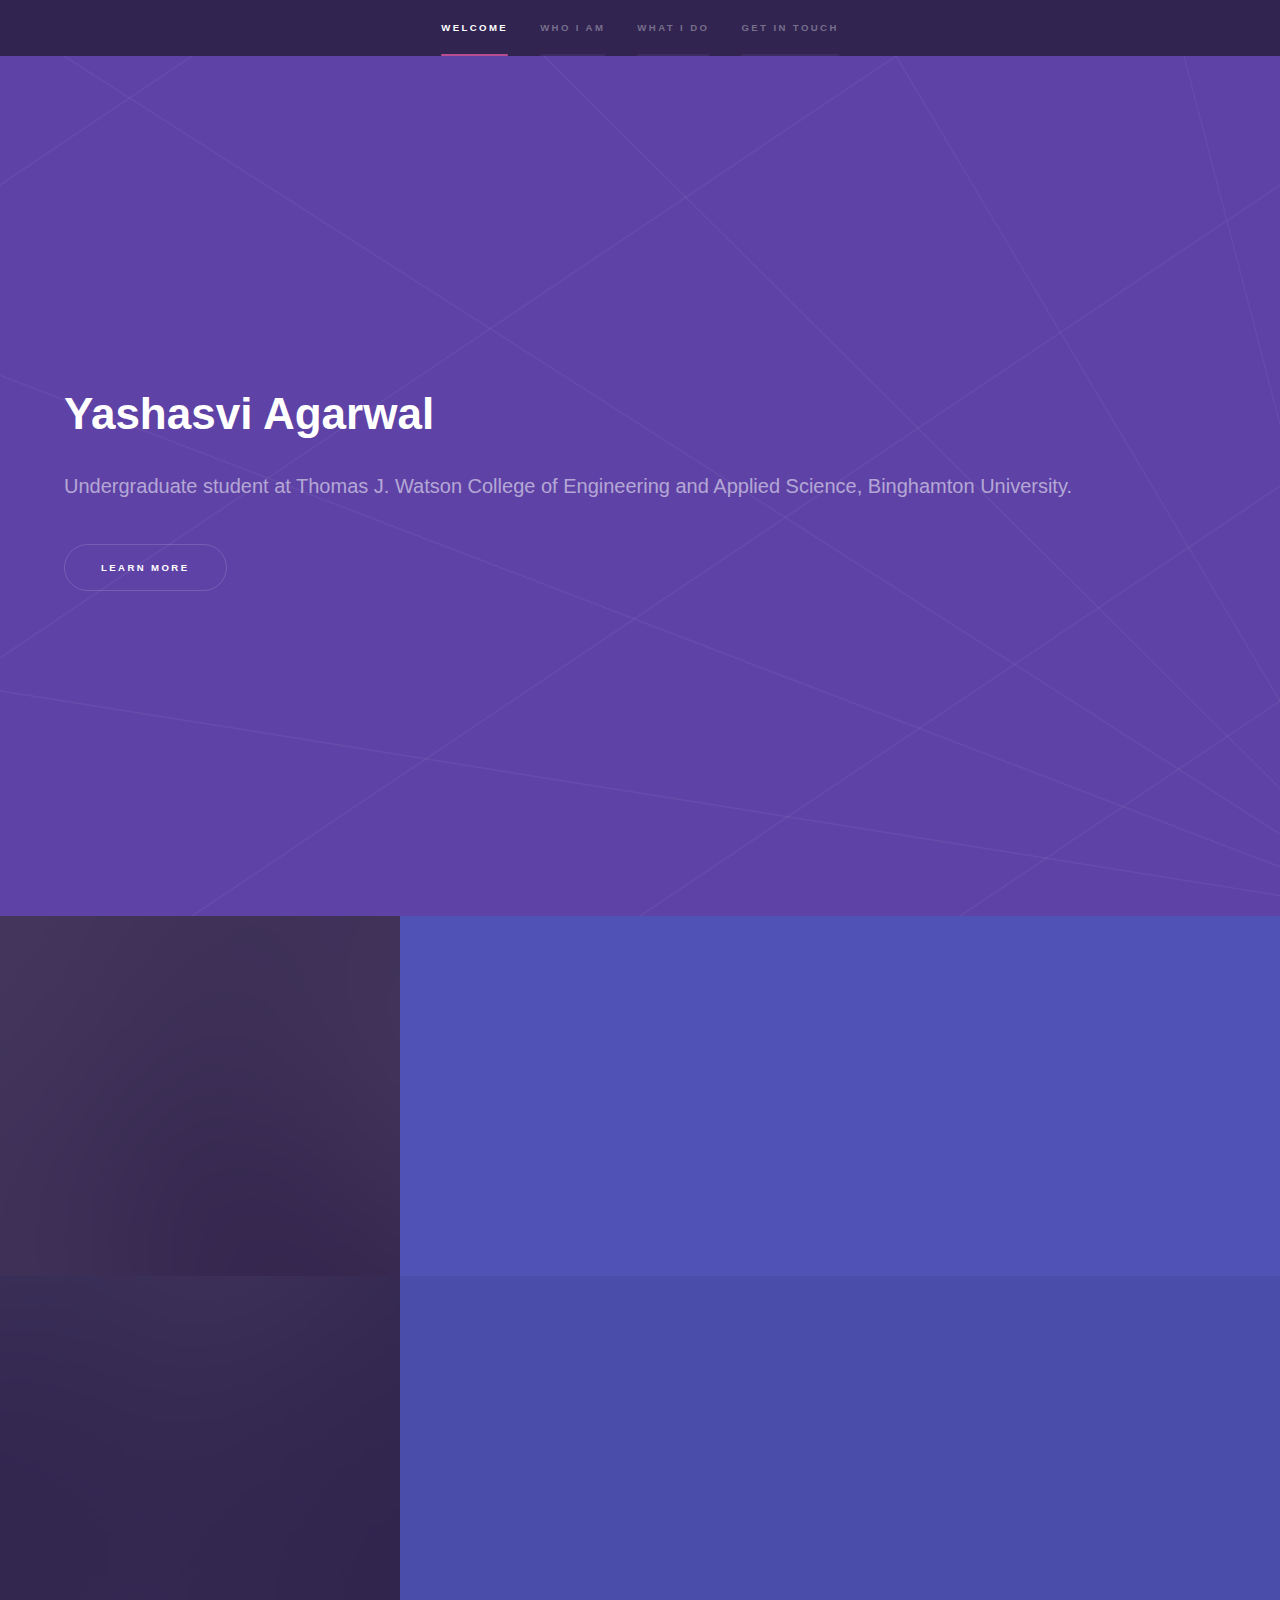
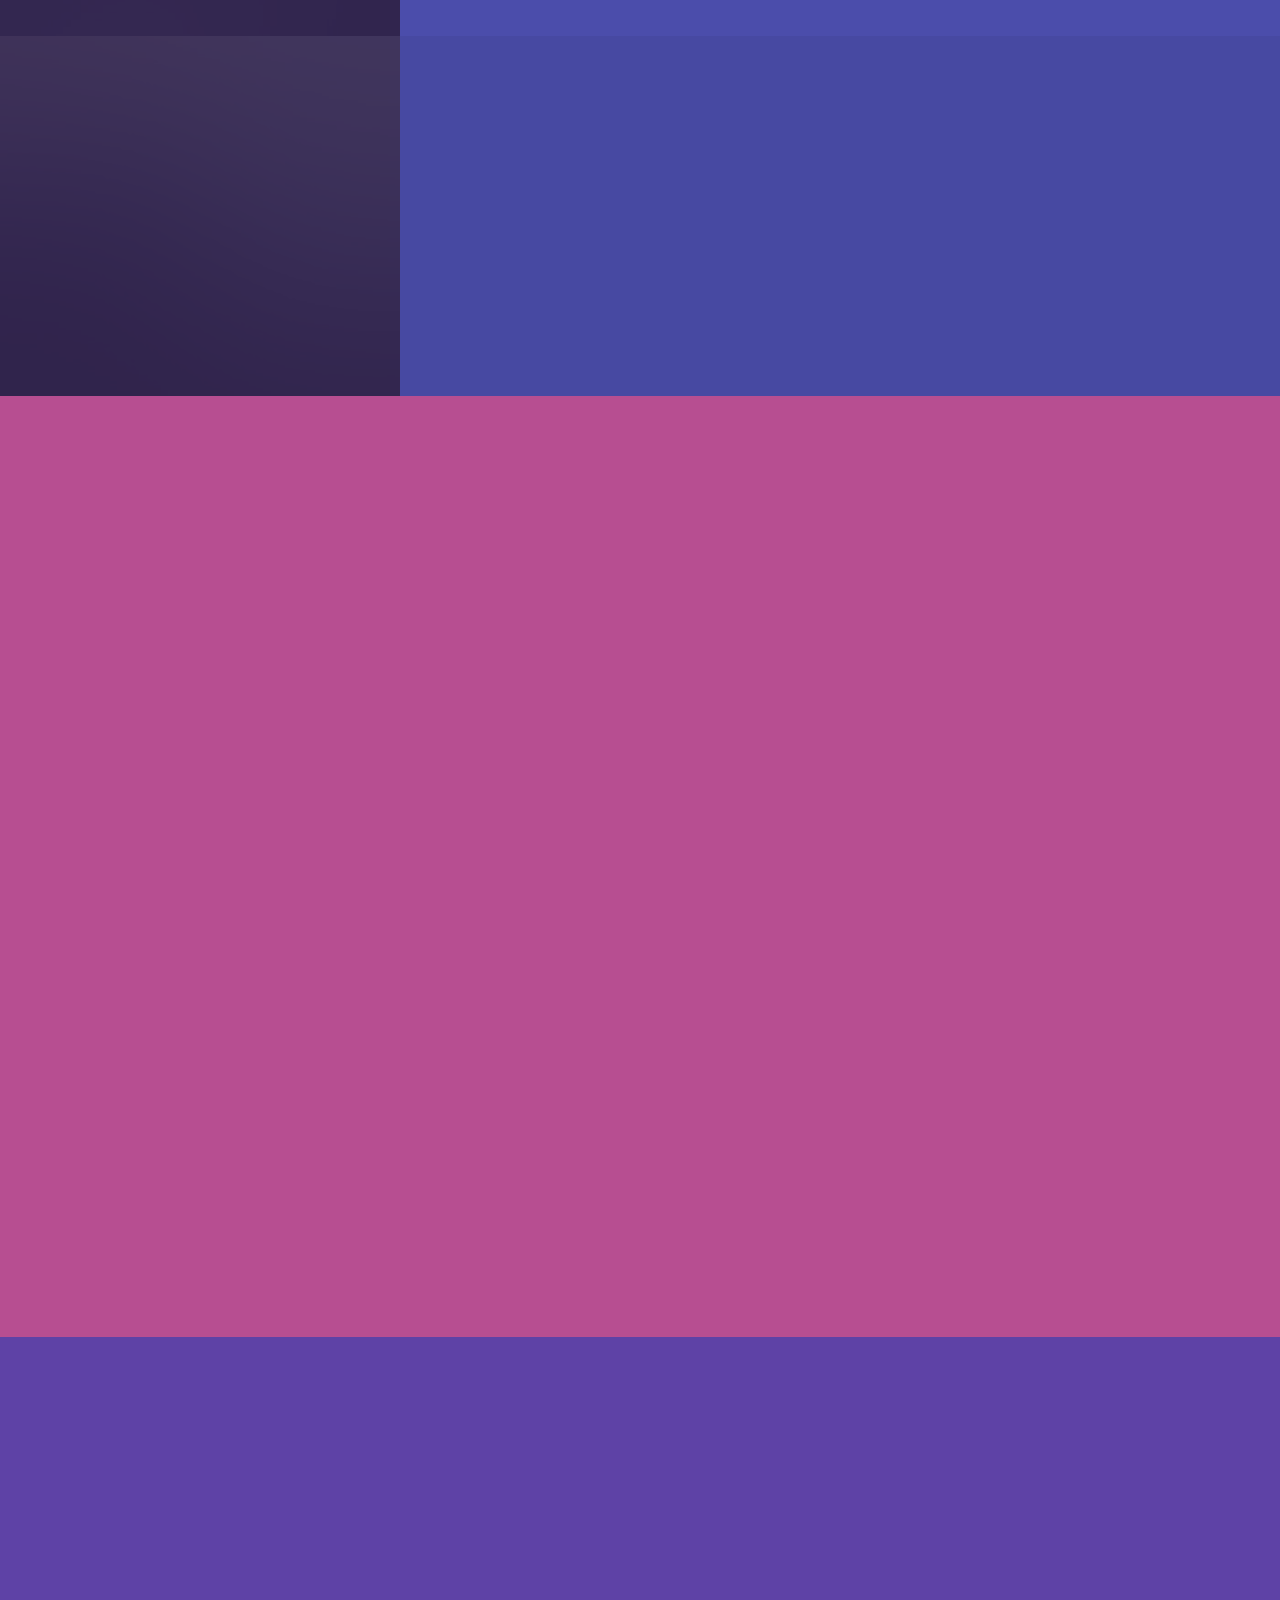
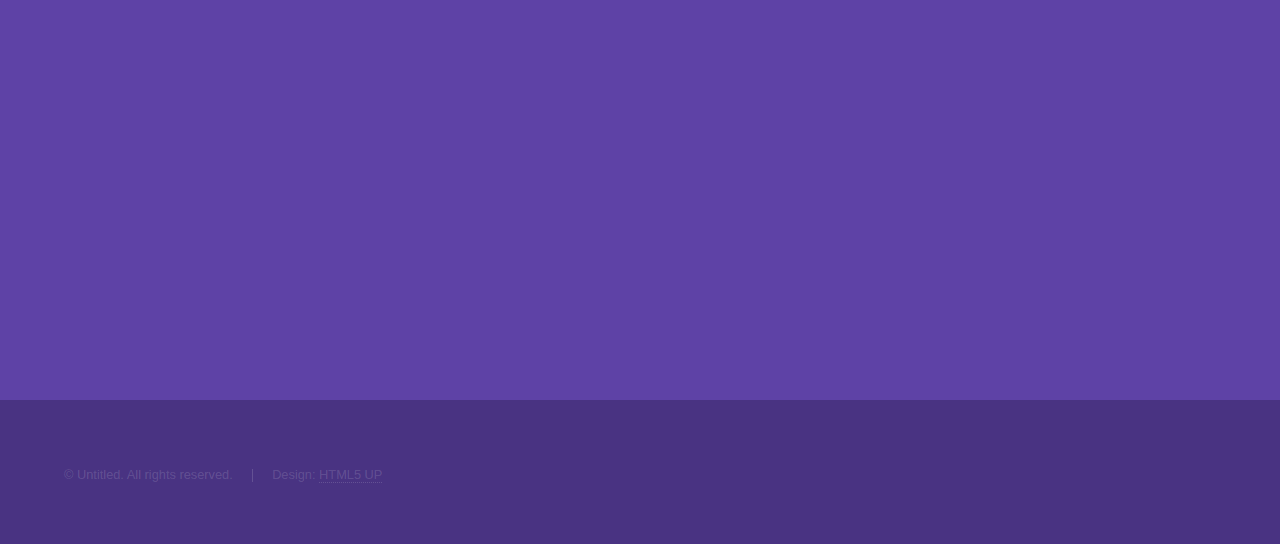
==== index.html @ 108eef33 "added" ====
<!DOCTYPE HTML>
<!--
	Hyperspace by HTML5 UP
	html5up.net | @ajlkn
	Free for personal and commercial use under the CCA 3.0 license (html5up.net/license)
-->
<html>
	<head>
		<title>Hyperspace by HTML5 UP</title>
		<meta charset="utf-8" />
		<meta name="viewport" content="width=device-width, initial-scale=1, user-scalable=no" />
		<link rel="stylesheet" href="assets/css/main.css" />
		<noscript><link rel="stylesheet" href="assets/css/noscript.css" /></noscript>
	</head>
	<body class="is-preload">

		<!-- Sidebar -->
			<section id="sidebar">
				<div class="inner">
					<nav>
						<ul>
							<li><a href="#intro">Welcome</a></li>
							<li><a href="#one">Who I am</a></li>
							<li><a href="#two">What I do</a></li>
							<li><a href="#three">Get in touch</a></li>
						</ul>
					</nav>
				</div>
			</section>

		<!-- Wrapper -->
			<div id="wrapper">

				<!-- Intro -->
					<section id="intro" class="wrapper style1 fullscreen fade-up">
						<div class="inner">
							<h1>Yashasvi Agarwal</h1>
							<p>Undergraduate student at Thomas J. Watson College of Engineering and Applied Science, Binghamton University.</p>
							<ul class="actions">
								<li><a href="#one" class="button scrolly">Learn more</a></li>
							</ul>
						</div>
					</section>

				<!-- One -->
					<section id="one" class="wrapper style2 spotlights">
						<section>
							<a href="#" class="image"><img src="images/pic01.jpg" alt="" data-position="center center" /></a>
							<div class="content">
								<div class="inner">
									<h2>Sed ipsum dolor</h2>
									<p>Phasellus convallis elit id ullamcorper pulvinar. Duis aliquam turpis mauris, eu ultricies erat malesuada quis. Aliquam dapibus.</p>
									<ul class="actions">
										<li><a href="generic.html" class="button">Learn more</a></li>
									</ul>
								</div>
							</div>
						</section>
						<section>
							<a href="#" class="image"><img src="images/pic02.jpg" alt="" data-position="top center" /></a>
							<div class="content">
								<div class="inner">
									<h2>Feugiat consequat</h2>
									<p>Phasellus convallis elit id ullamcorper pulvinar. Duis aliquam turpis mauris, eu ultricies erat malesuada quis. Aliquam dapibus.</p>
									<ul class="actions">
										<li><a href="generic.html" class="button">Learn more</a></li>
									</ul>
								</div>
							</div>
						</section>
						<section>
							<a href="#" class="image"><img src="images/pic03.jpg" alt="" data-position="25% 25%" /></a>
							<div class="content">
								<div class="inner">
									<h2>Ultricies aliquam</h2>
									<p>Phasellus convallis elit id ullamcorper pulvinar. Duis aliquam turpis mauris, eu ultricies erat malesuada quis. Aliquam dapibus.</p>
									<ul class="actions">
										<li><a href="generic.html" class="button">Learn more</a></li>
									</ul>
								</div>
							</div>
						</section>
					</section>

				<!-- Two -->
					<section id="two" class="wrapper style3 fade-up">
						<div class="inner">
							<h2>What we do</h2>
							<p>Phasellus convallis elit id ullamcorper pulvinar. Duis aliquam turpis mauris, eu ultricies erat malesuada quis. Aliquam dapibus, lacus eget hendrerit bibendum, urna est aliquam sem, sit amet imperdiet est velit quis lorem.</p>
							<div class="features">
								<section>
									<span class="icon solid major fa-code"></span>
									<h3>Lorem ipsum amet</h3>
									<p>Phasellus convallis elit id ullam corper amet et pulvinar. Duis aliquam turpis mauris, sed ultricies erat dapibus.</p>
								</section>
								<section>
									<span class="icon solid major fa-lock"></span>
									<h3>Aliquam sed nullam</h3>
									<p>Phasellus convallis elit id ullam corper amet et pulvinar. Duis aliquam turpis mauris, sed ultricies erat dapibus.</p>
								</section>
								<section>
									<span class="icon solid major fa-cog"></span>
									<h3>Sed erat ullam corper</h3>
									<p>Phasellus convallis elit id ullam corper amet et pulvinar. Duis aliquam turpis mauris, sed ultricies erat dapibus.</p>
								</section>
								<section>
									<span class="icon solid major fa-desktop"></span>
									<h3>Veroeros quis lorem</h3>
									<p>Phasellus convallis elit id ullam corper amet et pulvinar. Duis aliquam turpis mauris, sed ultricies erat dapibus.</p>
								</section>
								<section>
									<span class="icon solid major fa-link"></span>
									<h3>Urna quis bibendum</h3>
									<p>Phasellus convallis elit id ullam corper amet et pulvinar. Duis aliquam turpis mauris, sed ultricies erat dapibus.</p>
								</section>
								<section>
									<span class="icon major fa-gem"></span>
									<h3>Aliquam urna dapibus</h3>
									<p>Phasellus convallis elit id ullam corper amet et pulvinar. Duis aliquam turpis mauris, sed ultricies erat dapibus.</p>
								</section>
							</div>
							<ul class="actions">
								<li><a href="generic.html" class="button">Learn more</a></li>
							</ul>
						</div>
					</section>

				<!-- Three -->
					<section id="three" class="wrapper style1 fade-up">
						<div class="inner">
							<h2>Get in touch</h2>
							<p>Phasellus convallis elit id ullamcorper pulvinar. Duis aliquam turpis mauris, eu ultricies erat malesuada quis. Aliquam dapibus, lacus eget hendrerit bibendum, urna est aliquam sem, sit amet imperdiet est velit quis lorem.</p>
							<div class="split style1">
								<section>
									<form method="post" action="#">
										<div class="fields">
											<div class="field half">
												<label for="name">Name</label>
												<input type="text" name="name" id="name" />
											</div>
											<div class="field half">
												<label for="email">Email</label>
												<input type="text" name="email" id="email" />
											</div>
											<div class="field">
												<label for="message">Message</label>
												<textarea name="message" id="message" rows="5"></textarea>
											</div>
										</div>
										<ul class="actions">
											<li><a href="" class="button submit">Send Message</a></li>
										</ul>
									</form>
								</section>
								<section>
									<ul class="contact">
										<li>
											<h3>Address</h3>
											<span>12345 Somewhere Road #654<br />
											Nashville, TN 00000-0000<br />
											USA</span>
										</li>
										<li>
											<h3>Email</h3>
											<a href="#">user@untitled.tld</a>
										</li>
										<li>
											<h3>Phone</h3>
											<span>(000) 000-0000</span>
										</li>
										<li>
											<h3>Social</h3>
											<ul class="icons">
												<li><a href="#" class="icon brands fa-twitter"><span class="label">Twitter</span></a></li>
												<li><a href="#" class="icon brands fa-facebook-f"><span class="label">Facebook</span></a></li>
												<li><a href="#" class="icon brands fa-github"><span class="label">GitHub</span></a></li>
												<li><a href="#" class="icon brands fa-instagram"><span class="label">Instagram</span></a></li>
												<li><a href="#" class="icon brands fa-linkedin-in"><span class="label">LinkedIn</span></a></li>
											</ul>
										</li>
									</ul>
								</section>
							</div>
						</div>
					</section>

			</div>

		<!-- Footer -->
			<footer id="footer" class="wrapper style1-alt">
				<div class="inner">
					<ul class="menu">
						<li>&copy; Untitled. All rights reserved.</li><li>Design: <a href="http://html5up.net">HTML5 UP</a></li>
					</ul>
				</div>
			</footer>

		<!-- Scripts -->
			<script src="assets/js/jquery.min.js"></script>
			<script src="assets/js/jquery.scrollex.min.js"></script>
			<script src="assets/js/jquery.scrolly.min.js"></script>
			<script src="assets/js/browser.min.js"></script>
			<script src="assets/js/breakpoints.min.js"></script>
			<script src="assets/js/util.js"></script>
			<script src="assets/js/main.js"></script>

	</body>
</html>
---- assets/css/main.css ----
@import url(fontawesome-all.min.css);

/*
	Hyperspace by HTML5 UP
	html5up.net | @ajlkn
	Free for personal and commercial use under the CCA 3.0 license (html5up.net/license)
*/

html, body, div, span, applet, object,
iframe, h1, h2, h3, h4, h5, h6, p, blockquote,
pre, a, abbr, acronym, address, big, cite,
code, del, dfn, em, img, ins, kbd, q, s, samp,
small, strike, strong, sub, sup, tt, var, b,
u, i, center, dl, dt, dd, ol, ul, li, fieldset,
form, label, legend, table, caption, tbody,
tfoot, thead, tr, th, td, article, aside,
canvas, details, embed, figure, figcaption,
footer, header, hgroup, menu, nav, output, ruby,
section, summary, time, mark, audio, video {
	margin: 0;
	padding: 0;
	border: 0;
	font-size: 100%;
	font: inherit;
	vertical-align: baseline;}

article, aside, details, figcaption, figure,
footer, header, hgroup, menu, nav, section {
	display: block;}

body {
	line-height: 1;
}

ol, ul {
	list-style: none;
}

blockquote, q {
	quotes: none;
}

	blockquote:before, blockquote:after, q:before, q:after {
		content: '';
		content: none;
	}

table {
	border-collapse: collapse;
	border-spacing: 0;
}

body {
	-webkit-text-size-adjust: none;
}

mark {
	background-color: transparent;
	color: inherit;
}

input::-moz-focus-inner {
	border: 0;
	padding: 0;
}

input, select, textarea {
	-moz-appearance: none;
	-webkit-appearance: none;
	-ms-appearance: none;
	appearance: none;
}

/* Basic */

	@-ms-viewport {
		width: device-width;
	}

	body {
		-ms-overflow-style: scrollbar;
	}

	@media screen and (max-width: 480px) {

		html, body {
			min-width: 320px;
		}

	}

	html {
		box-sizing: border-box;
	}

	*, *:before, *:after {
		box-sizing: inherit;
	}

	body {
		background: #312450;
	}

		body.is-preload *, body.is-preload *:before, body.is-preload *:after {
			-moz-animation: none !important;
			-webkit-animation: none !important;
			-ms-animation: none !important;
			animation: none !important;
			-moz-transition: none !important;
			-webkit-transition: none !important;
			-ms-transition: none !important;
			transition: none !important;
		}

/* Type */

	body, input, select, textarea {
		color: rgba(255, 255, 255, 0.55);
		font-family: Arial, Helvetica, sans-serif;
		font-size: 16.5pt;
		font-weight: normal;
		line-height: 1.75;
	}

		@media screen and (max-width: 1680px) {

			body, input, select, textarea {
				font-size: 13pt;
			}

		}

		@media screen and (max-width: 1280px) {

			body, input, select, textarea {
				font-size: 12pt;
			}

		}

		@media screen and (max-width: 360px) {

			body, input, select, textarea {
				font-size: 11pt;
			}

		}

	a {
		-moz-transition: color 0.2s ease, border-bottom-color 0.2s ease;
		-webkit-transition: color 0.2s ease, border-bottom-color 0.2s ease;
		-ms-transition: color 0.2s ease, border-bottom-color 0.2s ease;
		transition: color 0.2s ease, border-bottom-color 0.2s ease;
		border-bottom: dotted 1px rgba(255, 255, 255, 0.35);
		color: inherit;
		text-decoration: none;
	}

		a:hover {
			border-bottom-color: transparent;
			color: #ffffff;
		}

	strong, b {
		color: #ffffff;
		font-weight: bold;
	}

	em, i {
		font-style: italic;
	}

	p {
		margin: 0 0 2em 0;
	}

	h1, h2, h3, h4, h5, h6 {
		color: #ffffff;
		font-weight: bold;
		line-height: 1.5;
		margin: 0 0 0.5em 0;
	}

		h1 a, h2 a, h3 a, h4 a, h5 a, h6 a {
			color: inherit;
			text-decoration: none;
		}

	h1 {
		font-size: 2.75em;
	}

		h1.major {
			margin: 0 0 1.3em 0;
			position: relative;
			padding-bottom: 0.35em;
		}

			h1.major:after {
				background-image: -moz-linear-gradient(to right, #5e42a6, #b74e91);
				background-image: -webkit-linear-gradient(to right, #5e42a6, #b74e91);
				background-image: -ms-linear-gradient(to right, #5e42a6, #b74e91);
				background-image: linear-gradient(to right, #5e42a6, #b74e91);
				-moz-transition: max-width 0.2s ease;
				-webkit-transition: max-width 0.2s ease;
				-ms-transition: max-width 0.2s ease;
				transition: max-width 0.2s ease;
				border-radius: 0.2em;
				bottom: 0;
				content: '';
				height: 0.05em;
				position: absolute;
				right: 0;
				width: 100%;
			}

	h2 {
		font-size: 1.75em;
	}

	h3 {
		font-size: 1.1em;
	}

	h4 {
		font-size: 1em;
	}

	h5 {
		font-size: 0.8em;
	}

	h6 {
		font-size: 0.6em;
	}

	@media screen and (max-width: 736px) {

		h1 {
			font-size: 2em;
		}

		h2 {
			font-size: 1.25em;
		}

		h3 {
			font-size: 1em;
		}

		h4 {
			font-size: 0.8em;
		}

		h5 {
			font-size: 0.6em;
		}

		h6 {
			font-size: 0.6em;
		}

	}

	sub {
		font-size: 0.8em;
		position: relative;
		top: 0.5em;
	}

	sup {
		font-size: 0.8em;
		position: relative;
		top: -0.5em;
	}

	blockquote {
		border-left: solid 4px rgba(255, 255, 255, 0.15);
		font-style: italic;
		margin: 0 0 2em 0;
		padding: 0.5em 0 0.5em 2em;
	}

	code {
		background: rgba(255, 255, 255, 0.05);
		border-radius: 0.25em;
		border: solid 1px rgba(255, 255, 255, 0.15);
		font-family: "Courier New", monospace;
		font-size: 0.9em;
		margin: 0 0.25em;
		padding: 0.25em 0.65em;
	}

	pre {
		-webkit-overflow-scrolling: touch;
		font-family: "Courier New", monospace;
		font-size: 0.9em;
		margin: 0 0 2em 0;
	}

		pre code {
			display: block;
			line-height: 1.75em;
			padding: 1em 1.5em;
			overflow-x: auto;
		}

	hr {
		border: 0;
		border-bottom: solid 1px rgba(255, 255, 255, 0.15);
		margin: 2em 0;
	}

		hr.major {
			margin: 3em 0;
		}

	.align-left {
		text-align: left;
	}

	.align-center {
		text-align: center;
	}

	.align-right {
		text-align: right;
	}

/* Row */

	.row {
		display: flex;
		flex-wrap: wrap;
		box-sizing: border-box;
		align-items: stretch;
	}

		.row > * {
			box-sizing: border-box;
		}

		.row.gtr-uniform > * > :last-child {
			margin-bottom: 0;
		}

		.row.aln-left {
			justify-content: flex-start;
		}

		.row.aln-center {
			justify-content: center;
		}

		.row.aln-right {
			justify-content: flex-end;
		}

		.row.aln-top {
			align-items: flex-start;
		}

		.row.aln-middle {
			align-items: center;
		}

		.row.aln-bottom {
			align-items: flex-end;
		}

		.row > .imp {
			order: -1;
		}

		.row > .col-1 {
			width: 8.33333%;
		}

		.row > .off-1 {
			margin-left: 8.33333%;
		}

		.row > .col-2 {
			width: 16.66667%;
		}

		.row > .off-2 {
			margin-left: 16.66667%;
		}

		.row > .col-3 {
			width: 25%;
		}

		.row > .off-3 {
			margin-left: 25%;
		}

		.row > .col-4 {
			width: 33.33333%;
		}

		.row > .off-4 {
			margin-left: 33.33333%;
		}

		.row > .col-5 {
			width: 41.66667%;
		}

		.row > .off-5 {
			margin-left: 41.66667%;
		}

		.row > .col-6 {
			width: 50%;
		}

		.row > .off-6 {
			margin-left: 50%;
		}

		.row > .col-7 {
			width: 58.33333%;
		}

		.row > .off-7 {
			margin-left: 58.33333%;
		}

		.row > .col-8 {
			width: 66.66667%;
		}

		.row > .off-8 {
			margin-left: 66.66667%;
		}

		.row > .col-9 {
			width: 75%;
		}

		.row > .off-9 {
			margin-left: 75%;
		}

		.row > .col-10 {
			width: 83.33333%;
		}

		.row > .off-10 {
			margin-left: 83.33333%;
		}

		.row > .col-11 {
			width: 91.66667%;
		}

		.row > .off-11 {
			margin-left: 91.66667%;
		}

		.row > .col-12 {
			width: 100%;
		}

		.row > .off-12 {
			margin-left: 100%;
		}

		.row.gtr-0 {
			margin-top: 0;
			margin-left: 0em;
		}

			.row.gtr-0 > * {
				padding: 0 0 0 0em;
			}

			.row.gtr-0.gtr-uniform {
				margin-top: 0em;
			}

				.row.gtr-0.gtr-uniform > * {
					padding-top: 0em;
				}

		.row.gtr-25 {
			margin-top: 0;
			margin-left: -0.375em;
		}

			.row.gtr-25 > * {
				padding: 0 0 0 0.375em;
			}

			.row.gtr-25.gtr-uniform {
				margin-top: -0.375em;
			}

				.row.gtr-25.gtr-uniform > * {
					padding-top: 0.375em;
				}

		.row.gtr-50 {
			margin-top: 0;
			margin-left: -0.75em;
		}

			.row.gtr-50 > * {
				padding: 0 0 0 0.75em;
			}

			.row.gtr-50.gtr-uniform {
				margin-top: -0.75em;
			}

				.row.gtr-50.gtr-uniform > * {
					padding-top: 0.75em;
				}

		.row {
			margin-top: 0;
			margin-left: -1.5em;
		}

			.row > * {
				padding: 0 0 0 1.5em;
			}

			.row.gtr-uniform {
				margin-top: -1.5em;
			}

				.row.gtr-uniform > * {
					padding-top: 1.5em;
				}

		.row.gtr-150 {
			margin-top: 0;
			margin-left: -2.25em;
		}

			.row.gtr-150 > * {
				padding: 0 0 0 2.25em;
			}

			.row.gtr-150.gtr-uniform {
				margin-top: -2.25em;
			}

				.row.gtr-150.gtr-uniform > * {
					padding-top: 2.25em;
				}

		.row.gtr-200 {
			margin-top: 0;
			margin-left: -3em;
		}

			.row.gtr-200 > * {
				padding: 0 0 0 3em;
			}

			.row.gtr-200.gtr-uniform {
				margin-top: -3em;
			}

				.row.gtr-200.gtr-uniform > * {
					padding-top: 3em;
				}

		@media screen and (max-width: 1680px) {

			.row {
				display: flex;
				flex-wrap: wrap;
				box-sizing: border-box;
				align-items: stretch;
			}

				.row > * {
					box-sizing: border-box;
				}

				.row.gtr-uniform > * > :last-child {
					margin-bottom: 0;
				}

				.row.aln-left {
					justify-content: flex-start;
				}

				.row.aln-center {
					justify-content: center;
				}

				.row.aln-right {
					justify-content: flex-end;
				}

				.row.aln-top {
					align-items: flex-start;
				}

				.row.aln-middle {
					align-items: center;
				}

				.row.aln-bottom {
					align-items: flex-end;
				}

				.row > .imp-xlarge {
					order: -1;
				}

				.row > .col-1-xlarge {
					width: 8.33333%;
				}

				.row > .off-1-xlarge {
					margin-left: 8.33333%;
				}

				.row > .col-2-xlarge {
					width: 16.66667%;
				}

				.row > .off-2-xlarge {
					margin-left: 16.66667%;
				}

				.row > .col-3-xlarge {
					width: 25%;
				}

				.row > .off-3-xlarge {
					margin-left: 25%;
				}

				.row > .col-4-xlarge {
					width: 33.33333%;
				}

				.row > .off-4-xlarge {
					margin-left: 33.33333%;
				}

				.row > .col-5-xlarge {
					width: 41.66667%;
				}

				.row > .off-5-xlarge {
					margin-left: 41.66667%;
				}

				.row > .col-6-xlarge {
					width: 50%;
				}

				.row > .off-6-xlarge {
					margin-left: 50%;
				}

				.row > .col-7-xlarge {
					width: 58.33333%;
				}

				.row > .off-7-xlarge {
					margin-left: 58.33333%;
				}

				.row > .col-8-xlarge {
					width: 66.66667%;
				}

				.row > .off-8-xlarge {
					margin-left: 66.66667%;
				}

				.row > .col-9-xlarge {
					width: 75%;
				}

				.row > .off-9-xlarge {
					margin-left: 75%;
				}

				.row > .col-10-xlarge {
					width: 83.33333%;
				}

				.row > .off-10-xlarge {
					margin-left: 83.33333%;
				}

				.row > .col-11-xlarge {
					width: 91.66667%;
				}

				.row > .off-11-xlarge {
					margin-left: 91.66667%;
				}

				.row > .col-12-xlarge {
					width: 100%;
				}

				.row > .off-12-xlarge {
					margin-left: 100%;
				}

				.row.gtr-0 {
					margin-top: 0;
					margin-left: 0em;
				}

					.row.gtr-0 > * {
						padding: 0 0 0 0em;
					}

					.row.gtr-0.gtr-uniform {
						margin-top: 0em;
					}

						.row.gtr-0.gtr-uniform > * {
							padding-top: 0em;
						}

				.row.gtr-25 {
					margin-top: 0;
					margin-left: -0.375em;
				}

					.row.gtr-25 > * {
						padding: 0 0 0 0.375em;
					}

					.row.gtr-25.gtr-uniform {
						margin-top: -0.375em;
					}

						.row.gtr-25.gtr-uniform > * {
							padding-top: 0.375em;
						}

				.row.gtr-50 {
					margin-top: 0;
					margin-left: -0.75em;
				}

					.row.gtr-50 > * {
						padding: 0 0 0 0.75em;
					}

					.row.gtr-50.gtr-uniform {
						margin-top: -0.75em;
					}

						.row.gtr-50.gtr-uniform > * {
							padding-top: 0.75em;
						}

				.row {
					margin-top: 0;
					margin-left: -1.5em;
				}

					.row > * {
						padding: 0 0 0 1.5em;
					}

					.row.gtr-uniform {
						margin-top: -1.5em;
					}

						.row.gtr-uniform > * {
							padding-top: 1.5em;
						}

				.row.gtr-150 {
					margin-top: 0;
					margin-left: -2.25em;
				}

					.row.gtr-150 > * {
						padding: 0 0 0 2.25em;
					}

					.row.gtr-150.gtr-uniform {
						margin-top: -2.25em;
					}

						.row.gtr-150.gtr-uniform > * {
							padding-top: 2.25em;
						}

				.row.gtr-200 {
					margin-top: 0;
					margin-left: -3em;
				}

					.row.gtr-200 > * {
						padding: 0 0 0 3em;
					}

					.row.gtr-200.gtr-uniform {
						margin-top: -3em;
					}

						.row.gtr-200.gtr-uniform > * {
							padding-top: 3em;
						}

		}

		@media screen and (max-width: 1280px) {

			.row {
				display: flex;
				flex-wrap: wrap;
				box-sizing: border-box;
				align-items: stretch;
			}

				.row > * {
					box-sizing: border-box;
				}

				.row.gtr-uniform > * > :last-child {
					margin-bottom: 0;
				}

				.row.aln-left {
					justify-content: flex-start;
				}

				.row.aln-center {
					justify-content: center;
				}

				.row.aln-right {
					justify-content: flex-end;
				}

				.row.aln-top {
					align-items: flex-start;
				}

				.row.aln-middle {
					align-items: center;
				}

				.row.aln-bottom {
					align-items: flex-end;
				}

				.row > .imp-large {
					order: -1;
				}

				.row > .col-1-large {
					width: 8.33333%;
				}

				.row > .off-1-large {
					margin-left: 8.33333%;
				}

				.row > .col-2-large {
					width: 16.66667%;
				}

				.row > .off-2-large {
					margin-left: 16.66667%;
				}

				.row > .col-3-large {
					width: 25%;
				}

				.row > .off-3-large {
					margin-left: 25%;
				}

				.row > .col-4-large {
					width: 33.33333%;
				}

				.row > .off-4-large {
					margin-left: 33.33333%;
				}

				.row > .col-5-large {
					width: 41.66667%;
				}

				.row > .off-5-large {
					margin-left: 41.66667%;
				}

				.row > .col-6-large {
					width: 50%;
				}

				.row > .off-6-large {
					margin-left: 50%;
				}

				.row > .col-7-large {
					width: 58.33333%;
				}

				.row > .off-7-large {
					margin-left: 58.33333%;
				}

				.row > .col-8-large {
					width: 66.66667%;
				}

				.row > .off-8-large {
					margin-left: 66.66667%;
				}

				.row > .col-9-large {
					width: 75%;
				}

				.row > .off-9-large {
					margin-left: 75%;
				}

				.row > .col-10-large {
					width: 83.33333%;
				}

				.row > .off-10-large {
					margin-left: 83.33333%;
				}

				.row > .col-11-large {
					width: 91.66667%;
				}

				.row > .off-11-large {
					margin-left: 91.66667%;
				}

				.row > .col-12-large {
					width: 100%;
				}

				.row > .off-12-large {
					margin-left: 100%;
				}

				.row.gtr-0 {
					margin-top: 0;
					margin-left: 0em;
				}

					.row.gtr-0 > * {
						padding: 0 0 0 0em;
					}

					.row.gtr-0.gtr-uniform {
						margin-top: 0em;
					}

						.row.gtr-0.gtr-uniform > * {
							padding-top: 0em;
						}

				.row.gtr-25 {
					margin-top: 0;
					margin-left: -0.375em;
				}

					.row.gtr-25 > * {
						padding: 0 0 0 0.375em;
					}

					.row.gtr-25.gtr-uniform {
						margin-top: -0.375em;
					}

						.row.gtr-25.gtr-uniform > * {
							padding-top: 0.375em;
						}

				.row.gtr-50 {
					margin-top: 0;
					margin-left: -0.75em;
				}

					.row.gtr-50 > * {
						padding: 0 0 0 0.75em;
					}

					.row.gtr-50.gtr-uniform {
						margin-top: -0.75em;
					}

						.row.gtr-50.gtr-uniform > * {
							padding-top: 0.75em;
						}

				.row {
					margin-top: 0;
					margin-left: -1.5em;
				}

					.row > * {
						padding: 0 0 0 1.5em;
					}

					.row.gtr-uniform {
						margin-top: -1.5em;
					}

						.row.gtr-uniform > * {
							padding-top: 1.5em;
						}

				.row.gtr-150 {
					margin-top: 0;
					margin-left: -2.25em;
				}

					.row.gtr-150 > * {
						padding: 0 0 0 2.25em;
					}

					.row.gtr-150.gtr-uniform {
						margin-top: -2.25em;
					}

						.row.gtr-150.gtr-uniform > * {
							padding-top: 2.25em;
						}

				.row.gtr-200 {
					margin-top: 0;
					margin-left: -3em;
				}

					.row.gtr-200 > * {
						padding: 0 0 0 3em;
					}

					.row.gtr-200.gtr-uniform {
						margin-top: -3em;
					}

						.row.gtr-200.gtr-uniform > * {
							padding-top: 3em;
						}

		}

		@media screen and (max-width: 980px) {

			.row {
				display: flex;
				flex-wrap: wrap;
				box-sizing: border-box;
				align-items: stretch;
			}

				.row > * {
					box-sizing: border-box;
				}

				.row.gtr-uniform > * > :last-child {
					margin-bottom: 0;
				}

				.row.aln-left {
					justify-content: flex-start;
				}

				.row.aln-center {
					justify-content: center;
				}

				.row.aln-right {
					justify-content: flex-end;
				}

				.row.aln-top {
					align-items: flex-start;
				}

				.row.aln-middle {
					align-items: center;
				}

				.row.aln-bottom {
					align-items: flex-end;
				}

				.row > .imp-medium {
					order: -1;
				}

				.row > .col-1-medium {
					width: 8.33333%;
				}

				.row > .off-1-medium {
					margin-left: 8.33333%;
				}

				.row > .col-2-medium {
					width: 16.66667%;
				}

				.row > .off-2-medium {
					margin-left: 16.66667%;
				}

				.row > .col-3-medium {
					width: 25%;
				}

				.row > .off-3-medium {
					margin-left: 25%;
				}

				.row > .col-4-medium {
					width: 33.33333%;
				}

				.row > .off-4-medium {
					margin-left: 33.33333%;
				}

				.row > .col-5-medium {
					width: 41.66667%;
				}

				.row > .off-5-medium {
					margin-left: 41.66667%;
				}

				.row > .col-6-medium {
					width: 50%;
				}

				.row > .off-6-medium {
					margin-left: 50%;
				}

				.row > .col-7-medium {
					width: 58.33333%;
				}

				.row > .off-7-medium {
					margin-left: 58.33333%;
				}

				.row > .col-8-medium {
					width: 66.66667%;
				}

				.row > .off-8-medium {
					margin-left: 66.66667%;
				}

				.row > .col-9-medium {
					width: 75%;
				}

				.row > .off-9-medium {
					margin-left: 75%;
				}

				.row > .col-10-medium {
					width: 83.33333%;
				}

				.row > .off-10-medium {
					margin-left: 83.33333%;
				}

				.row > .col-11-medium {
					width: 91.66667%;
				}

				.row > .off-11-medium {
					margin-left: 91.66667%;
				}

				.row > .col-12-medium {
					width: 100%;
				}

				.row > .off-12-medium {
					margin-left: 100%;
				}

				.row.gtr-0 {
					margin-top: 0;
					margin-left: 0em;
				}

					.row.gtr-0 > * {
						padding: 0 0 0 0em;
					}

					.row.gtr-0.gtr-uniform {
						margin-top: 0em;
					}

						.row.gtr-0.gtr-uniform > * {
							padding-top: 0em;
						}

				.row.gtr-25 {
					margin-top: 0;
					margin-left: -0.375em;
				}

					.row.gtr-25 > * {
						padding: 0 0 0 0.375em;
					}

					.row.gtr-25.gtr-uniform {
						margin-top: -0.375em;
					}

						.row.gtr-25.gtr-uniform > * {
							padding-top: 0.375em;
						}

				.row.gtr-50 {
					margin-top: 0;
					margin-left: -0.75em;
				}

					.row.gtr-50 > * {
						padding: 0 0 0 0.75em;
					}

					.row.gtr-50.gtr-uniform {
						margin-top: -0.75em;
					}

						.row.gtr-50.gtr-uniform > * {
							padding-top: 0.75em;
						}

				.row {
					margin-top: 0;
					margin-left: -1.5em;
				}

					.row > * {
						padding: 0 0 0 1.5em;
					}

					.row.gtr-uniform {
						margin-top: -1.5em;
					}

						.row.gtr-uniform > * {
							padding-top: 1.5em;
						}

				.row.gtr-150 {
					margin-top: 0;
					margin-left: -2.25em;
				}

					.row.gtr-150 > * {
						padding: 0 0 0 2.25em;
					}

					.row.gtr-150.gtr-uniform {
						margin-top: -2.25em;
					}

						.row.gtr-150.gtr-uniform > * {
							padding-top: 2.25em;
						}

				.row.gtr-200 {
					margin-top: 0;
					margin-left: -3em;
				}

					.row.gtr-200 > * {
						padding: 0 0 0 3em;
					}

					.row.gtr-200.gtr-uniform {
						margin-top: -3em;
					}

						.row.gtr-200.gtr-uniform > * {
							padding-top: 3em;
						}

		}

		@media screen and (max-width: 736px) {

			.row {
				display: flex;
				flex-wrap: wrap;
				box-sizing: border-box;
				align-items: stretch;
			}

				.row > * {
					box-sizing: border-box;
				}

				.row.gtr-uniform > * > :last-child {
					margin-bottom: 0;
				}

				.row.aln-left {
					justify-content: flex-start;
				}

				.row.aln-center {
					justify-content: center;
				}

				.row.aln-right {
					justify-content: flex-end;
				}

				.row.aln-top {
					align-items: flex-start;
				}

				.row.aln-middle {
					align-items: center;
				}

				.row.aln-bottom {
					align-items: flex-end;
				}

				.row > .imp-small {
					order: -1;
				}

				.row > .col-1-small {
					width: 8.33333%;
				}

				.row > .off-1-small {
					margin-left: 8.33333%;
				}

				.row > .col-2-small {
					width: 16.66667%;
				}

				.row > .off-2-small {
					margin-left: 16.66667%;
				}

				.row > .col-3-small {
					width: 25%;
				}

				.row > .off-3-small {
					margin-left: 25%;
				}

				.row > .col-4-small {
					width: 33.33333%;
				}

				.row > .off-4-small {
					margin-left: 33.33333%;
				}

				.row > .col-5-small {
					width: 41.66667%;
				}

				.row > .off-5-small {
					margin-left: 41.66667%;
				}

				.row > .col-6-small {
					width: 50%;
				}

				.row > .off-6-small {
					margin-left: 50%;
				}

				.row > .col-7-small {
					width: 58.33333%;
				}

				.row > .off-7-small {
					margin-left: 58.33333%;
				}

				.row > .col-8-small {
					width: 66.66667%;
				}

				.row > .off-8-small {
					margin-left: 66.66667%;
				}

				.row > .col-9-small {
					width: 75%;
				}

				.row > .off-9-small {
					margin-left: 75%;
				}

				.row > .col-10-small {
					width: 83.33333%;
				}

				.row > .off-10-small {
					margin-left: 83.33333%;
				}

				.row > .col-11-small {
					width: 91.66667%;
				}

				.row > .off-11-small {
					margin-left: 91.66667%;
				}

				.row > .col-12-small {
					width: 100%;
				}

				.row > .off-12-small {
					margin-left: 100%;
				}

				.row.gtr-0 {
					margin-top: 0;
					margin-left: 0em;
				}

					.row.gtr-0 > * {
						padding: 0 0 0 0em;
					}

					.row.gtr-0.gtr-uniform {
						margin-top: 0em;
					}

						.row.gtr-0.gtr-uniform > * {
							padding-top: 0em;
						}

				.row.gtr-25 {
					margin-top: 0;
					margin-left: -0.375em;
				}

					.row.gtr-25 > * {
						padding: 0 0 0 0.375em;
					}

					.row.gtr-25.gtr-uniform {
						margin-top: -0.375em;
					}

						.row.gtr-25.gtr-uniform > * {
							padding-top: 0.375em;
						}

				.row.gtr-50 {
					margin-top: 0;
					margin-left: -0.75em;
				}

					.row.gtr-50 > * {
						padding: 0 0 0 0.75em;
					}

					.row.gtr-50.gtr-uniform {
						margin-top: -0.75em;
					}

						.row.gtr-50.gtr-uniform > * {
							padding-top: 0.75em;
						}

				.row {
					margin-top: 0;
					margin-left: -1.5em;
				}

					.row > * {
						padding: 0 0 0 1.5em;
					}

					.row.gtr-uniform {
						margin-top: -1.5em;
					}

						.row.gtr-uniform > * {
							padding-top: 1.5em;
						}

				.row.gtr-150 {
					margin-top: 0;
					margin-left: -2.25em;
				}

					.row.gtr-150 > * {
						padding: 0 0 0 2.25em;
					}

					.row.gtr-150.gtr-uniform {
						margin-top: -2.25em;
					}

						.row.gtr-150.gtr-uniform > * {
							padding-top: 2.25em;
						}

				.row.gtr-200 {
					margin-top: 0;
					margin-left: -3em;
				}

					.row.gtr-200 > * {
						padding: 0 0 0 3em;
					}

					.row.gtr-200.gtr-uniform {
						margin-top: -3em;
					}

						.row.gtr-200.gtr-uniform > * {
							padding-top: 3em;
						}

		}

		@media screen and (max-width: 480px) {

			.row {
				display: flex;
				flex-wrap: wrap;
				box-sizing: border-box;
				align-items: stretch;
			}

				.row > * {
					box-sizing: border-box;
				}

				.row.gtr-uniform > * > :last-child {
					margin-bottom: 0;
				}

				.row.aln-left {
					justify-content: flex-start;
				}

				.row.aln-center {
					justify-content: center;
				}

				.row.aln-right {
					justify-content: flex-end;
				}

				.row.aln-top {
					align-items: flex-start;
				}

				.row.aln-middle {
					align-items: center;
				}

				.row.aln-bottom {
					align-items: flex-end;
				}

				.row > .imp-xsmall {
					order: -1;
				}

				.row > .col-1-xsmall {
					width: 8.33333%;
				}

				.row > .off-1-xsmall {
					margin-left: 8.33333%;
				}

				.row > .col-2-xsmall {
					width: 16.66667%;
				}

				.row > .off-2-xsmall {
					margin-left: 16.66667%;
				}

				.row > .col-3-xsmall {
					width: 25%;
				}

				.row > .off-3-xsmall {
					margin-left: 25%;
				}

				.row > .col-4-xsmall {
					width: 33.33333%;
				}

				.row > .off-4-xsmall {
					margin-left: 33.33333%;
				}

				.row > .col-5-xsmall {
					width: 41.66667%;
				}

				.row > .off-5-xsmall {
					margin-left: 41.66667%;
				}

				.row > .col-6-xsmall {
					width: 50%;
				}

				.row > .off-6-xsmall {
					margin-left: 50%;
				}

				.row > .col-7-xsmall {
					width: 58.33333%;
				}

				.row > .off-7-xsmall {
					margin-left: 58.33333%;
				}

				.row > .col-8-xsmall {
					width: 66.66667%;
				}

				.row > .off-8-xsmall {
					margin-left: 66.66667%;
				}

				.row > .col-9-xsmall {
					width: 75%;
				}

				.row > .off-9-xsmall {
					margin-left: 75%;
				}

				.row > .col-10-xsmall {
					width: 83.33333%;
				}

				.row > .off-10-xsmall {
					margin-left: 83.33333%;
				}

				.row > .col-11-xsmall {
					width: 91.66667%;
				}

				.row > .off-11-xsmall {
					margin-left: 91.66667%;
				}

				.row > .col-12-xsmall {
					width: 100%;
				}

				.row > .off-12-xsmall {
					margin-left: 100%;
				}

				.row.gtr-0 {
					margin-top: 0;
					margin-left: 0em;
				}

					.row.gtr-0 > * {
						padding: 0 0 0 0em;
					}

					.row.gtr-0.gtr-uniform {
						margin-top: 0em;
					}

						.row.gtr-0.gtr-uniform > * {
							padding-top: 0em;
						}

				.row.gtr-25 {
					margin-top: 0;
					margin-left: -0.375em;
				}

					.row.gtr-25 > * {
						padding: 0 0 0 0.375em;
					}

					.row.gtr-25.gtr-uniform {
						margin-top: -0.375em;
					}

						.row.gtr-25.gtr-uniform > * {
							padding-top: 0.375em;
						}

				.row.gtr-50 {
					margin-top: 0;
					margin-left: -0.75em;
				}

					.row.gtr-50 > * {
						padding: 0 0 0 0.75em;
					}

					.row.gtr-50.gtr-uniform {
						margin-top: -0.75em;
					}

						.row.gtr-50.gtr-uniform > * {
							padding-top: 0.75em;
						}

				.row {
					margin-top: 0;
					margin-left: -1.5em;
				}

					.row > * {
						padding: 0 0 0 1.5em;
					}

					.row.gtr-uniform {
						margin-top: -1.5em;
					}

						.row.gtr-uniform > * {
							padding-top: 1.5em;
						}

				.row.gtr-150 {
					margin-top: 0;
					margin-left: -2.25em;
				}

					.row.gtr-150 > * {
						padding: 0 0 0 2.25em;
					}

					.row.gtr-150.gtr-uniform {
						margin-top: -2.25em;
					}

						.row.gtr-150.gtr-uniform > * {
							padding-top: 2.25em;
						}

				.row.gtr-200 {
					margin-top: 0;
					margin-left: -3em;
				}

					.row.gtr-200 > * {
						padding: 0 0 0 3em;
					}

					.row.gtr-200.gtr-uniform {
						margin-top: -3em;
					}

						.row.gtr-200.gtr-uniform > * {
							padding-top: 3em;
						}

		}

/* Box */

	.box {
		border-radius: 0.25em;
		border: solid 1px rgba(255, 255, 255, 0.15);
		margin-bottom: 2em;
		padding: 1.5em;
	}

		.box > :last-child,
		.box > :last-child > :last-child,
		.box > :last-child > :last-child > :last-child {
			margin-bottom: 0;
		}

		.box.alt {
			border: 0;
			border-radius: 0;
			padding: 0;
		}

/* Button */

	input[type="submit"],
	input[type="reset"],
	input[type="button"],
	button,
	.button {
		-moz-appearance: none;
		-webkit-appearance: none;
		-ms-appearance: none;
		appearance: none;
		-moz-transition: border-color 0.2s ease;
		-webkit-transition: border-color 0.2s ease;
		-ms-transition: border-color 0.2s ease;
		transition: border-color 0.2s ease;
		background-color: transparent;
		border: solid 1px !important;
		border-color: rgba(255, 255, 255, 0.15) !important;
		border-radius: 3em;
		color: #ffffff !important;
		cursor: pointer;
		display: inline-block;
		font-size: 0.6em;
		font-weight: bold;
		height: calc(4.75em + 2px);
		letter-spacing: 0.25em;
		line-height: 4.75em;
		outline: 0;
		padding: 0 3.75em;
		position: relative;
		text-align: center;
		text-decoration: none;
		text-transform: uppercase;
		white-space: nowrap;
	}

		input[type="submit"]:after,
		input[type="reset"]:after,
		input[type="button"]:after,
		button:after,
		.button:after {
			-moz-transform: scale(0.25);
			-webkit-transform: scale(0.25);
			-ms-transform: scale(0.25);
			transform: scale(0.25);
			pointer-events: none;
			-moz-transition: opacity 0.2s ease, -moz-transform 0.2s ease;
			-webkit-transition: opacity 0.2s ease, -webkit-transform 0.2s ease;
			-ms-transition: opacity 0.2s ease, -ms-transform 0.2s ease;
			transition: opacity 0.2s ease, transform 0.2s ease;
			background: #ffffff;
			border-radius: 3em;
			content: '';
			height: 100%;
			left: 0;
			opacity: 0;
			position: absolute;
			top: 0;
			width: 100%;
		}

		input[type="submit"].icon:before,
		input[type="reset"].icon:before,
		input[type="button"].icon:before,
		button.icon:before,
		.button.icon:before {
			margin-right: 0.75em;
		}

		input[type="submit"].fit,
		input[type="reset"].fit,
		input[type="button"].fit,
		button.fit,
		.button.fit {
			width: 100%;
		}

		input[type="submit"].small,
		input[type="reset"].small,
		input[type="button"].small,
		button.small,
		.button.small {
			font-size: 0.4em;
		}

		input[type="submit"].large,
		input[type="reset"].large,
		input[type="button"].large,
		button.large,
		.button.large {
			font-size: 0.8em;
		}

		input[type="submit"].primary,
		input[type="reset"].primary,
		input[type="button"].primary,
		button.primary,
		.button.primary {
			background-color: #ffffff;
			color: #312450 !important;
		}

			input[type="submit"].primary:after,
			input[type="reset"].primary:after,
			input[type="button"].primary:after,
			button.primary:after,
			.button.primary:after {
				display: none;
			}

		input[type="submit"].disabled, input[type="submit"]:disabled,
		input[type="reset"].disabled,
		input[type="reset"]:disabled,
		input[type="button"].disabled,
		input[type="button"]:disabled,
		button.disabled,
		button:disabled,
		.button.disabled,
		.button:disabled {
			cursor: default;
			opacity: 0.5;
			pointer-events: none;
		}

		input[type="submit"]:hover,
		input[type="reset"]:hover,
		input[type="button"]:hover,
		button:hover,
		.button:hover {
			border-color: rgba(255, 255, 255, 0.55) !important;
		}

			input[type="submit"]:hover:after,
			input[type="reset"]:hover:after,
			input[type="button"]:hover:after,
			button:hover:after,
			.button:hover:after {
				opacity: 0.05;
				-moz-transform: scale(1);
				-webkit-transform: scale(1);
				-ms-transform: scale(1);
				transform: scale(1);
			}

			input[type="submit"]:hover:active,
			input[type="reset"]:hover:active,
			input[type="button"]:hover:active,
			button:hover:active,
			.button:hover:active {
				border-color: #ffffff !important;
			}

				input[type="submit"]:hover:active:after,
				input[type="reset"]:hover:active:after,
				input[type="button"]:hover:active:after,
				button:hover:active:after,
				.button:hover:active:after {
					opacity: 0.1;
				}

/* Features */

	.features {
		display: -moz-flex;
		display: -webkit-flex;
		display: -ms-flex;
		display: flex;
		-moz-flex-wrap: wrap;
		-webkit-flex-wrap: wrap;
		-ms-flex-wrap: wrap;
		flex-wrap: wrap;
		border-radius: 0.25em;
		border: solid 1px rgba(255, 255, 255, 0.15);
		background: rgba(255, 255, 255, 0.05);
		margin: 0 0 2em 0;
	}

		.features section {
			padding: 3.5em 3em 1em 7em ;
			width: 50%;
			border-top: solid 1px rgba(255, 255, 255, 0.15);
			position: relative;
		}

			.features section:nth-child(-n + 2) {
				border-top-width: 0;
			}

			.features section:nth-child(2n) {
				border-left: solid 1px rgba(255, 255, 255, 0.15);
			}

			.features section .icon {
				-moz-transition: opacity 0.5s ease, -moz-transform 0.5s ease;
				-webkit-transition: opacity 0.5s ease, -webkit-transform 0.5s ease;
				-ms-transition: opacity 0.5s ease, -ms-transform 0.5s ease;
				transition: opacity 0.5s ease, transform 0.5s ease;
				-moz-transition-delay: 1s;
				-webkit-transition-delay: 1s;
				-ms-transition-delay: 1s;
				transition-delay: 1s;
				-moz-transform: scale(1);
				-webkit-transform: scale(1);
				-ms-transform: scale(1);
				transform: scale(1);
				position: absolute;
				left: 3em;
				top: 3em;
				opacity: 1;
			}

			.features section:nth-child(1) .icon {
				-moz-transition-delay: 0.15s;
				-webkit-transition-delay: 0.15s;
				-ms-transition-delay: 0.15s;
				transition-delay: 0.15s;
			}

			.features section:nth-child(2) .icon {
				-moz-transition-delay: 0.3s;
				-webkit-transition-delay: 0.3s;
				-ms-transition-delay: 0.3s;
				transition-delay: 0.3s;
			}

			.features section:nth-child(3) .icon {
				-moz-transition-delay: 0.45s;
				-webkit-transition-delay: 0.45s;
				-ms-transition-delay: 0.45s;
				transition-delay: 0.45s;
			}

			.features section:nth-child(4) .icon {
				-moz-transition-delay: 0.6s;
				-webkit-transition-delay: 0.6s;
				-ms-transition-delay: 0.6s;
				transition-delay: 0.6s;
			}

			.features section:nth-child(5) .icon {
				-moz-transition-delay: 0.75s;
				-webkit-transition-delay: 0.75s;
				-ms-transition-delay: 0.75s;
				transition-delay: 0.75s;
			}

			.features section:nth-child(6) .icon {
				-moz-transition-delay: 0.9s;
				-webkit-transition-delay: 0.9s;
				-ms-transition-delay: 0.9s;
				transition-delay: 0.9s;
			}

			.features section:nth-child(7) .icon {
				-moz-transition-delay: 1.05s;
				-webkit-transition-delay: 1.05s;
				-ms-transition-delay: 1.05s;
				transition-delay: 1.05s;
			}

			.features section:nth-child(8) .icon {
				-moz-transition-delay: 1.2s;
				-webkit-transition-delay: 1.2s;
				-ms-transition-delay: 1.2s;
				transition-delay: 1.2s;
			}

			.features section:nth-child(9) .icon {
				-moz-transition-delay: 1.35s;
				-webkit-transition-delay: 1.35s;
				-ms-transition-delay: 1.35s;
				transition-delay: 1.35s;
			}

			.features section:nth-child(10) .icon {
				-moz-transition-delay: 1.5s;
				-webkit-transition-delay: 1.5s;
				-ms-transition-delay: 1.5s;
				transition-delay: 1.5s;
			}

			.features section:nth-child(11) .icon {
				-moz-transition-delay: 1.65s;
				-webkit-transition-delay: 1.65s;
				-ms-transition-delay: 1.65s;
				transition-delay: 1.65s;
			}

			.features section:nth-child(12) .icon {
				-moz-transition-delay: 1.8s;
				-webkit-transition-delay: 1.8s;
				-ms-transition-delay: 1.8s;
				transition-delay: 1.8s;
			}

			.features section:nth-child(13) .icon {
				-moz-transition-delay: 1.95s;
				-webkit-transition-delay: 1.95s;
				-ms-transition-delay: 1.95s;
				transition-delay: 1.95s;
			}

			.features section:nth-child(14) .icon {
				-moz-transition-delay: 2.1s;
				-webkit-transition-delay: 2.1s;
				-ms-transition-delay: 2.1s;
				transition-delay: 2.1s;
			}

			.features section:nth-child(15) .icon {
				-moz-transition-delay: 2.25s;
				-webkit-transition-delay: 2.25s;
				-ms-transition-delay: 2.25s;
				transition-delay: 2.25s;
			}

			.features section:nth-child(16) .icon {
				-moz-transition-delay: 2.4s;
				-webkit-transition-delay: 2.4s;
				-ms-transition-delay: 2.4s;
				transition-delay: 2.4s;
			}

			.features section:nth-child(17) .icon {
				-moz-transition-delay: 2.55s;
				-webkit-transition-delay: 2.55s;
				-ms-transition-delay: 2.55s;
				transition-delay: 2.55s;
			}

			.features section:nth-child(18) .icon {
				-moz-transition-delay: 2.7s;
				-webkit-transition-delay: 2.7s;
				-ms-transition-delay: 2.7s;
				transition-delay: 2.7s;
			}

			.features section:nth-child(19) .icon {
				-moz-transition-delay: 2.85s;
				-webkit-transition-delay: 2.85s;
				-ms-transition-delay: 2.85s;
				transition-delay: 2.85s;
			}

			.features section:nth-child(20) .icon {
				-moz-transition-delay: 3s;
				-webkit-transition-delay: 3s;
				-ms-transition-delay: 3s;
				transition-delay: 3s;
			}

		.features.inactive section .icon {
			-moz-transform: scale(0.5);
			-webkit-transform: scale(0.5);
			-ms-transform: scale(0.5);
			transform: scale(0.5);
			opacity: 0;
		}

		@media screen and (max-width: 980px) {

			.features {
				display: block;
			}

				.features section {
					border-top-width: 1px !important;
					border-left-width: 0 !important;
					width: 100%;
				}

					.features section:first-child {
						border-top-width: 0 !important;
					}

		}

		@media screen and (max-width: 736px) {

			.features section {
				padding: 2.5em 1.5em 0.1em 5.5em ;
			}

				.features section .icon {
					left: 1.5em;
					top: 2em;
				}

		}

		@media screen and (max-width: 480px) {

			.features section {
				padding: 2em 1.5em 0.1em 1.5em ;
			}

				.features section .icon {
					left: 0;
					position: relative;
					top: 0;
				}

		}

/* Form */

	form {
		margin: 0 0 2em 0;
	}

		form > :last-child {
			margin-bottom: 0;
		}

		form > .fields {
			display: -moz-flex;
			display: -webkit-flex;
			display: -ms-flex;
			display: flex;
			-moz-flex-wrap: wrap;
			-webkit-flex-wrap: wrap;
			-ms-flex-wrap: wrap;
			flex-wrap: wrap;
			width: calc(100% + 3em);
			margin: -1.5em 0 2em -1.5em;
		}

			form > .fields > .field {
				-moz-flex-grow: 0;
				-webkit-flex-grow: 0;
				-ms-flex-grow: 0;
				flex-grow: 0;
				-moz-flex-shrink: 0;
				-webkit-flex-shrink: 0;
				-ms-flex-shrink: 0;
				flex-shrink: 0;
				padding: 1.5em 0 0 1.5em;
				width: calc(100% - 1.5em);
			}

				form > .fields > .field.half {
					width: calc(50% - 0.75em);
				}

				form > .fields > .field.third {
					width: calc(100%/3 - 0.5em);
				}

				form > .fields > .field.quarter {
					width: calc(25% - 0.375em);
				}

		@media screen and (max-width: 480px) {

			form > .fields {
				width: calc(100% + 3em);
				margin: -1.5em 0 2em -1.5em;
			}

				form > .fields > .field {
					padding: 1.5em 0 0 1.5em;
					width: calc(100% - 1.5em);
				}

					form > .fields > .field.half {
						width: calc(100% - 1.5em);
					}

					form > .fields > .field.third {
						width: calc(100% - 1.5em);
					}

					form > .fields > .field.quarter {
						width: calc(100% - 1.5em);
					}

		}

	label {
		color: #ffffff;
		font-weight: bold;
		line-height: 1.5;
		margin: 0 0 0.7em 0;
		display: block;
		font-size: 1.1em;
	}

	input[type="text"],
	input[type="password"],
	input[type="email"],
	input[type="tel"],
	select,
	textarea {
		-moz-appearance: none;
		-webkit-appearance: none;
		-ms-appearance: none;
		appearance: none;
		background: rgba(255, 255, 255, 0.05);
		border-radius: 0.25em;
		border: none;
		border: solid 1px rgba(255, 255, 255, 0.15);
		color: inherit;
		display: block;
		outline: 0;
		padding: 0 1em;
		text-decoration: none;
		width: 100%;
	}

		input[type="text"]:invalid,
		input[type="password"]:invalid,
		input[type="email"]:invalid,
		input[type="tel"]:invalid,
		select:invalid,
		textarea:invalid {
			box-shadow: none;
		}

		input[type="text"]:focus,
		input[type="password"]:focus,
		input[type="email"]:focus,
		input[type="tel"]:focus,
		select:focus,
		textarea:focus {
			border-color: #ffffff;
			box-shadow: 0 0 0 1px #ffffff;
		}

	select {
		background-image: url("data:image/svg+xml;charset=utf8,%3Csvg xmlns='http://www.w3.org/2000/svg' width='40' height='40' preserveAspectRatio='none' viewBox='0 0 40 40'%3E%3Cpath d='M9.4,12.3l10.4,10.4l10.4-10.4c0.2-0.2,0.5-0.4,0.9-0.4c0.3,0,0.6,0.1,0.9,0.4l3.3,3.3c0.2,0.2,0.4,0.5,0.4,0.9 c0,0.4-0.1,0.6-0.4,0.9L20.7,31.9c-0.2,0.2-0.5,0.4-0.9,0.4c-0.3,0-0.6-0.1-0.9-0.4L4.3,17.3c-0.2-0.2-0.4-0.5-0.4-0.9 c0-0.4,0.1-0.6,0.4-0.9l3.3-3.3c0.2-0.2,0.5-0.4,0.9-0.4S9.1,12.1,9.4,12.3z' fill='rgba(255, 255, 255, 0.15)' /%3E%3C/svg%3E");
		background-size: 1.25rem;
		background-repeat: no-repeat;
		background-position: calc(100% - 1rem) center;
		height: 2.75em;
		padding-right: 2.75em;
		text-overflow: ellipsis;
	}

		select option {
			color: #ffffff;
			background: #312450;
		}

		select:focus::-ms-value {
			background-color: transparent;
		}

		select::-ms-expand {
			display: none;
		}

	input[type="text"],
	input[type="password"],
	input[type="email"],
	select {
		height: 2.75em;
	}

	textarea {
		padding: 0.75em 1em;
	}

		body.is-ie textarea {
			min-height: 10em;
		}

	input[type="checkbox"],
	input[type="radio"] {
		-moz-appearance: none;
		-webkit-appearance: none;
		-ms-appearance: none;
		appearance: none;
		display: block;
		float: left;
		margin-right: -2em;
		opacity: 0;
		width: 1em;
		z-index: -1;
	}

		input[type="checkbox"] + label,
		input[type="radio"] + label {
			text-decoration: none;
			color: rgba(255, 255, 255, 0.55);
			cursor: pointer;
			display: inline-block;
			font-size: 1em;
			font-weight: normal;
			padding-left: 2.4em;
			padding-right: 0.75em;
			position: relative;
		}

			input[type="checkbox"] + label:before,
			input[type="radio"] + label:before {
				-moz-osx-font-smoothing: grayscale;
				-webkit-font-smoothing: antialiased;
				display: inline-block;
				font-style: normal;
				font-variant: normal;
				text-rendering: auto;
				line-height: 1;
				text-transform: none !important;
				font-family: 'Font Awesome 5 Free';
				font-weight: 900;
			}

			input[type="checkbox"] + label:before,
			input[type="radio"] + label:before {
				background: rgba(255, 255, 255, 0.05);
				border-radius: 0.25em;
				border: solid 1px rgba(255, 255, 255, 0.15);
				content: '';
				display: inline-block;
				font-size: 0.8em;
				height: 2.0625em;
				left: 0;
				line-height: 2.0625em;
				position: absolute;
				text-align: center;
				top: 0;
				width: 2.0625em;
			}

		input[type="checkbox"]:checked + label:before,
		input[type="radio"]:checked + label:before {
			background: #ffffff;
			border-color: #ffffff;
			color: #b74e91;
			content: '\f00c';
		}

		input[type="checkbox"]:focus + label:before,
		input[type="radio"]:focus + label:before {
			border-color: #ffffff;
			box-shadow: 0 0 0 1px #ffffff;
		}

	input[type="checkbox"] + label:before {
		border-radius: 0.25em;
	}

	input[type="radio"] + label:before {
		border-radius: 100%;
	}

	::-webkit-input-placeholder {
		color: rgba(255, 255, 255, 0.35) !important;
		opacity: 1.0;
	}

	:-moz-placeholder {
		color: rgba(255, 255, 255, 0.35) !important;
		opacity: 1.0;
	}

	::-moz-placeholder {
		color: rgba(255, 255, 255, 0.35) !important;
		opacity: 1.0;
	}

	:-ms-input-placeholder {
		color: rgba(255, 255, 255, 0.35) !important;
		opacity: 1.0;
	}

/* Icon */

	.icon {
		text-decoration: none;
		border-bottom: none;
		position: relative;
	}

		.icon:before {
			-moz-osx-font-smoothing: grayscale;
			-webkit-font-smoothing: antialiased;
			display: inline-block;
			font-style: normal;
			font-variant: normal;
			text-rendering: auto;
			line-height: 1;
			text-transform: none !important;
			font-family: 'Font Awesome 5 Free';
			font-weight: 400;
		}

		.icon > .label {
			display: none;
		}

		.icon:before {
			line-height: inherit;
		}

		.icon.solid:before {
			font-weight: 900;
		}

		.icon.brands:before {
			font-family: 'Font Awesome 5 Brands';
		}

		.icon.major {
			width: 2.5em;
			height: 2.5em;
			display: block;
			background: #ffffff;
			border-radius: 100%;
			color: #312450;
			text-align: center;
			line-height: 2.5em;
			margin: 0 0 1.3em 0;
		}

			.icon.major:before {
				font-size: 1.25em;
			}

				.wrapper.style1 .icon.major:before {
					color: #5e42a6;
				}

				.wrapper.style1-alt .icon.major:before {
					color: #493382;
				}

				.wrapper.style2 .icon.major:before {
					color: #5052b5;
				}

				.wrapper.style2-alt .icon.major:before {
					color: #3e4094;
				}

				.wrapper.style3 .icon.major:before {
					color: #b74e91;
				}

				.wrapper.style3-alt .icon.major:before {
					color: #953d75;
				}

/* Image */

	.image {
		border-radius: 0.25em;
		border: 0;
		display: inline-block;
		position: relative;
	}

		.image img {
			border-radius: 0.25em;
			display: block;
		}

		.image.left, .image.right {
			max-width: 40%;
		}

			.image.left img, .image.right img {
				width: 100%;
			}

		.image.left {
			float: left;
			margin: 0 1.5em 1em 0;
			top: 0.25em;
		}

		.image.right {
			float: right;
			margin: 0 0 1em 1.5em;
			top: 0.25em;
		}

		.image.fit {
			display: block;
			margin: 0 0 2em 0;
			width: 100%;
		}

			.image.fit img {
				width: 100%;
			}

		.image.main {
			display: block;
			margin: 0 0 3em 0;
			width: 100%;
		}

			.image.main img {
				width: 100%;
			}

/* List */

	ol {
		list-style: decimal;
		margin: 0 0 2em 0;
		padding-left: 1.25em;
	}

		ol li {
			padding-left: 0.25em;
		}

	ul {
		list-style: disc;
		margin: 0 0 2em 0;
		padding-left: 1em;
	}

		ul li {
			padding-left: 0.5em;
		}

		ul.alt {
			list-style: none;
			padding-left: 0;
		}

			ul.alt li {
				border-top: solid 1px rgba(255, 255, 255, 0.15);
				padding: 0.5em 0;
			}

				ul.alt li:first-child {
					border-top: 0;
					padding-top: 0;
				}

	dl {
		margin: 0 0 2em 0;
	}

		dl dt {
			display: block;
			font-weight: bold;
			margin: 0 0 1em 0;
		}

		dl dd {
			margin-left: 2em;
		}

/* Actions */

	ul.actions {
		display: -moz-flex;
		display: -webkit-flex;
		display: -ms-flex;
		display: flex;
		cursor: default;
		list-style: none;
		margin-left: -1em;
		padding-left: 0;
	}

		ul.actions li {
			padding: 0 0 0 1em;
			vertical-align: middle;
		}

		ul.actions.special {
			-moz-justify-content: center;
			-webkit-justify-content: center;
			-ms-justify-content: center;
			justify-content: center;
			width: 100%;
			margin-left: 0;
		}

			ul.actions.special li:first-child {
				padding-left: 0;
			}

		ul.actions.stacked {
			-moz-flex-direction: column;
			-webkit-flex-direction: column;
			-ms-flex-direction: column;
			flex-direction: column;
			margin-left: 0;
		}

			ul.actions.stacked li {
				padding: 1.3em 0 0 0;
			}

				ul.actions.stacked li:first-child {
					padding-top: 0;
				}

		ul.actions.fit {
			width: calc(100% + 1em);
		}

			ul.actions.fit li {
				-moz-flex-grow: 1;
				-webkit-flex-grow: 1;
				-ms-flex-grow: 1;
				flex-grow: 1;
				-moz-flex-shrink: 1;
				-webkit-flex-shrink: 1;
				-ms-flex-shrink: 1;
				flex-shrink: 1;
				width: 100%;
			}

				ul.actions.fit li > * {
					width: 100%;
				}

			ul.actions.fit.stacked {
				width: 100%;
			}

		@media screen and (max-width: 480px) {

			ul.actions:not(.fixed) {
				-moz-flex-direction: column;
				-webkit-flex-direction: column;
				-ms-flex-direction: column;
				flex-direction: column;
				margin-left: 0;
				width: 100% !important;
			}

				ul.actions:not(.fixed) li {
					-moz-flex-grow: 1;
					-webkit-flex-grow: 1;
					-ms-flex-grow: 1;
					flex-grow: 1;
					-moz-flex-shrink: 1;
					-webkit-flex-shrink: 1;
					-ms-flex-shrink: 1;
					flex-shrink: 1;
					padding: 1em 0 0 0;
					text-align: center;
					width: 100%;
				}

					ul.actions:not(.fixed) li > * {
						width: 100%;
					}

					ul.actions:not(.fixed) li:first-child {
						padding-top: 0;
					}

					ul.actions:not(.fixed) li input[type="submit"],
					ul.actions:not(.fixed) li input[type="reset"],
					ul.actions:not(.fixed) li input[type="button"],
					ul.actions:not(.fixed) li button,
					ul.actions:not(.fixed) li .button {
						width: 100%;
					}

						ul.actions:not(.fixed) li input[type="submit"].icon:before,
						ul.actions:not(.fixed) li input[type="reset"].icon:before,
						ul.actions:not(.fixed) li input[type="button"].icon:before,
						ul.actions:not(.fixed) li button.icon:before,
						ul.actions:not(.fixed) li .button.icon:before {
							margin-left: -0.5rem;
						}

		}

/* Contact */

	ul.contact {
		list-style: none;
		padding: 0;
	}

		ul.contact > li {
			padding: 0;
			margin: 1.5em 0 0 0;
		}

			ul.contact > li:first-child {
				margin-top: 0;
			}

/* Icons */

	ul.icons {
		cursor: default;
		list-style: none;
		padding-left: 0;
	}

		ul.icons li {
			display: inline-block;
			padding: 0 0.75em 0 0;
		}

			ul.icons li:last-child {
				padding-right: 0;
			}

			ul.icons li > a, ul.icons li > span {
				border: 0;
			}

				ul.icons li > a .label, ul.icons li > span .label {
					display: none;
				}

/* Menu */

	ul.menu {
		list-style: none;
		padding: 0;
	}

		ul.menu > li {
			border-left: solid 1px rgba(255, 255, 255, 0.15);
			display: inline-block;
			line-height: 1;
			margin-left: 1.5em;
			padding: 0 0 0 1.5em;
		}

			ul.menu > li:first-child {
				border-left: 0;
				margin: 0;
				padding-left: 0;
			}

		@media screen and (max-width: 480px) {

			ul.menu > li {
				border-left: 0;
				display: block;
				line-height: inherit;
				margin: 0.5em 0 0 0;
				padding-left: 0;
			}

		}

/* Section/Article */

	section.special, article.special {
		text-align: center;
	}

	header p {
		color: rgba(255, 255, 255, 0.35);
		position: relative;
		margin: 0 0 1.5em 0;
	}

	header h2 + p {
		font-size: 1.25em;
		margin-top: -1em;
		line-height: 1.5em;
	}

	header h3 + p {
		font-size: 1.1em;
		margin-top: -0.8em;
		line-height: 1.5em;
	}

	header h4 + p,
	header h5 + p,
	header h6 + p {
		font-size: 0.9em;
		margin-top: -0.6em;
		line-height: 1.5em;
	}

/* Split */

	.split {
		display: -moz-flex;
		display: -webkit-flex;
		display: -ms-flex;
		display: flex;
	}

		.split > * {
			width: calc(50% - 2.5em);
		}

		.split > :nth-child(2n - 1) {
			padding-right: 2.5em;
			border-right: solid 1px rgba(255, 255, 255, 0.15);
		}

		.split > :nth-child(2n) {
			padding-left: 2.5em;
		}

		.split.style1 > :nth-child(2n - 1) {
			width: calc(66.66666% - 2.5em);
		}

		.split.style1 > :nth-child(2n) {
			width: calc(33.33333% - 2.5em);
		}

		@media screen and (max-width: 1680px) {

			.split > * {
				width: calc(50% - 2em);
			}

			.split > :nth-child(2n - 1) {
				padding-right: 2em;
			}

			.split > :nth-child(2n) {
				padding-left: 2em;
			}

			.split.style1 > :nth-child(2n - 1) {
				width: calc(66.66666% - 2em);
			}

			.split.style1 > :nth-child(2n) {
				width: calc(33.33333% - 2em);
			}

		}

		@media screen and (max-width: 980px) {

			.split {
				display: block;
			}

				.split > * {
					border-top: solid 1px rgba(255, 255, 255, 0.15);
					margin: 4em 0 0 0;
					padding: 4em 0 0 0;
					width: 100% !important;
				}

				.split > :nth-child(2n - 1) {
					border-right: 0;
					padding-right: 0;
				}

				.split > :nth-child(2n) {
					padding-left: 0;
				}

				.split > :first-child {
					border-top: 0;
					margin-top: 0;
					padding-top: 0;
				}

		}

		@media screen and (max-width: 736px) {

			.split > * {
				margin: 3em 0 0 0;
				padding: 3em 0 0 0;
			}

		}

/* Spotlights */

	.spotlights > section {
		display: -moz-flex;
		display: -webkit-flex;
		display: -ms-flex;
		display: flex;
		-moz-flex-direction: row;
		-webkit-flex-direction: row;
		-ms-flex-direction: row;
		flex-direction: row;
		min-height: 22.5em;
	}

		body.is-ie .spotlights > section {
			min-height: 0;
		}

		.spotlights > section > .image {
			background-position: center center;
			background-size: cover;
			border-radius: 0;
			display: block;
			position: relative;
			width: 25em;
		}

			.spotlights > section > .image img {
				border-radius: 0;
				display: block;
			}

			.spotlights > section > .image:before {
				-moz-transition: opacity 1s ease;
				-webkit-transition: opacity 1s ease;
				-ms-transition: opacity 1s ease;
				transition: opacity 1s ease;
				background: rgba(49, 36, 80, 0.9);
				content: '';
				display: block;
				height: 100%;
				left: 0;
				opacity: 0;
				position: absolute;
				top: 0;
				width: 100%;
			}

		.spotlights > section > .content {
			padding: 4em 5em 2em 5em ;
			display: -moz-flex;
			display: -webkit-flex;
			display: -ms-flex;
			display: flex;
			-moz-flex-direction: column;
			-webkit-flex-direction: column;
			-ms-flex-direction: column;
			flex-direction: column;
			-moz-justify-content: center;
			-webkit-justify-content: center;
			-ms-justify-content: center;
			justify-content: center;
			width: 50em;
			-ms-flex: 1;
		}

			.spotlights > section > .content > .inner {
				-moz-transform: translateX(0) translateY(0);
				-webkit-transform: translateX(0) translateY(0);
				-ms-transform: translateX(0) translateY(0);
				transform: translateX(0) translateY(0);
				-moz-transition: opacity 1s ease, -moz-transform 1s ease;
				-webkit-transition: opacity 1s ease, -webkit-transform 1s ease;
				-ms-transition: opacity 1s ease, -ms-transform 1s ease;
				transition: opacity 1s ease, transform 1s ease;
				opacity: 1;
			}

		.spotlights > section:nth-child(2) {
			background-color: rgba(0, 0, 0, 0.05);
		}

		.spotlights > section:nth-child(3) {
			background-color: rgba(0, 0, 0, 0.1);
		}

		.spotlights > section.inactive > .image:before,
		body.is-preload .spotlights > section > .image:before {
			opacity: 1;
		}

		.spotlights > section.inactive > .content > .inner,
		body.is-preload .spotlights > section > .content > .inner {
			-moz-transform: translateX(-1em);
			-webkit-transform: translateX(-1em);
			-ms-transform: translateX(-1em);
			transform: translateX(-1em);
			opacity: 0;
		}

		@media screen and (max-width: 1680px) {

			.spotlights > section > .content {
				padding: 4em 4em 2em 4em ;
			}

		}

		@media screen and (max-width: 980px) {

			.spotlights > section {
				display: block;
			}

				.spotlights > section > .image {
					width: 100%;
					height: 50vh;
				}

				.spotlights > section > .content {
					width: 100%;
				}

				.spotlights > section.inactive > .content > .inner,
				body.is-preload .spotlights > section > .content > .inner {
					-moz-transform: translateY(1em);
					-webkit-transform: translateY(1em);
					-ms-transform: translateY(1em);
					transform: translateY(1em);
				}

		}

		@media screen and (max-width: 736px) {

			.spotlights > section > .image {
				height: 50vh;
				min-height: 15em;
			}

			.spotlights > section > .content {
				padding: 3em 2em 1em 2em ;
			}

		}

/* Table */

	.table-wrapper {
		-webkit-overflow-scrolling: touch;
		overflow-x: auto;
	}

	table {
		margin: 0 0 2em 0;
		width: 100%;
	}

		table tbody tr {
			border: solid 1px rgba(255, 255, 255, 0.15);
			border-left: 0;
			border-right: 0;
		}

			table tbody tr:nth-child(2n + 1) {
				background-color: rgba(255, 255, 255, 0.05);
			}

		table td {
			padding: 0.75em 0.75em;
		}

		table th {
			color: #ffffff;
			font-size: 1em;
			font-weight: bold;
			padding: 0 0.75em 0.75em 0.75em;
			text-align: left;
		}

		table thead {
			border-bottom: solid 2px rgba(255, 255, 255, 0.15);
		}

		table tfoot {
			border-top: solid 2px rgba(255, 255, 255, 0.15);
		}

		table.alt {
			border-collapse: separate;
		}

			table.alt tbody tr td {
				border: solid 1px rgba(255, 255, 255, 0.15);
				border-left-width: 0;
				border-top-width: 0;
			}

				table.alt tbody tr td:first-child {
					border-left-width: 1px;
				}

			table.alt tbody tr:first-child td {
				border-top-width: 1px;
			}

			table.alt thead {
				border-bottom: 0;
			}

			table.alt tfoot {
				border-top: 0;
			}

/* Wrapper */

	.wrapper {
		position: relative;
	}

		.wrapper > .inner {
			padding: 5em 5em 3em 5em ;
			max-width: 100%;
			width: 75em;
		}

			@media screen and (max-width: 1680px) {

				.wrapper > .inner {
					padding: 4em 4em 2em 4em ;
				}

			}

			@media screen and (max-width: 1280px) {

				.wrapper > .inner {
					width: 100%;
				}

			}

			@media screen and (max-width: 736px) {

				.wrapper > .inner {
					padding: 3em 2em 1em 2em ;
				}

			}

		.wrapper.alt {
			background-color: #261c3e;
		}

		.wrapper.style1 {
			background-color: #5e42a6;
		}

		.wrapper.style1-alt {
			background-color: #493382;
		}

		.wrapper.style2 {
			background-color: #5052b5;
		}

		.wrapper.style2-alt {
			background-color: #3e4094;
		}

		.wrapper.style3 {
			background-color: #b74e91;
		}

		.wrapper.style3-alt {
			background-color: #953d75;
		}

		.wrapper.fullscreen {
			display: -moz-flex;
			display: -webkit-flex;
			display: -ms-flex;
			display: flex;
			-moz-flex-direction: column;
			-webkit-flex-direction: column;
			-ms-flex-direction: column;
			flex-direction: column;
			-moz-justify-content: center;
			-webkit-justify-content: center;
			-ms-justify-content: center;
			justify-content: center;
			min-height: 100vh;
		}

			body.is-ie .wrapper.fullscreen {
				height: 100vh;
			}

			@media screen and (max-width: 1280px) {

				.wrapper.fullscreen {
					min-height: calc(100vh - 2.5em);
				}

					body.is-ie .wrapper.fullscreen {
						height: calc(100vh - 2.5em);
					}

			}

			@media screen and (max-width: 736px) {

				.wrapper.fullscreen {
					padding: 2em 0;
					min-height: 0;
				}

					body.is-ie .wrapper.fullscreen {
						height: auto;
					}

			}

		.wrapper.fade-up > .inner {
			-moz-transform: translateY(0);
			-webkit-transform: translateY(0);
			-ms-transform: translateY(0);
			transform: translateY(0);
			-moz-transition: opacity 1s ease, -moz-transform 1s ease;
			-webkit-transition: opacity 1s ease, -webkit-transform 1s ease;
			-ms-transition: opacity 1s ease, -ms-transform 1s ease;
			transition: opacity 1s ease, transform 1s ease;
			opacity: 1.0;
		}

		.wrapper.fade-up.inactive > .inner,
		body.is-preload .wrapper.fade-up > .inner {
			opacity: 0;
			-moz-transform: translateY(1em);
			-webkit-transform: translateY(1em);
			-ms-transform: translateY(1em);
			transform: translateY(1em);
		}

		.wrapper.fade-down > .inner {
			-moz-transform: translateY(0);
			-webkit-transform: translateY(0);
			-ms-transform: translateY(0);
			transform: translateY(0);
			-moz-transition: opacity 1s ease, -moz-transform 1s ease;
			-webkit-transition: opacity 1s ease, -webkit-transform 1s ease;
			-ms-transition: opacity 1s ease, -ms-transform 1s ease;
			transition: opacity 1s ease, transform 1s ease;
			opacity: 1.0;
		}

		.wrapper.fade-down.inactive > .inner,
		body.is-preload .wrapper.fade-down > .inner {
			opacity: 0;
			-moz-transform: translateY(-1em);
			-webkit-transform: translateY(-1em);
			-ms-transform: translateY(-1em);
			transform: translateY(-1em);
		}

		.wrapper.fade > .inner {
			-moz-transition: opacity 1s ease;
			-webkit-transition: opacity 1s ease;
			-ms-transition: opacity 1s ease;
			transition: opacity 1s ease;
			opacity: 1.0;
		}

		.wrapper.fade.inactive > .inner,
		body.is-preload .wrapper.fade > .inner {
			opacity: 0;
		}

/* Header */

	#header {
		display: -moz-flex;
		display: -webkit-flex;
		display: -ms-flex;
		display: flex;
		background-color: #5e42a6;
		cursor: default;
		padding: 1.75em 2em;
	}

		#header > .title {
			border: 0;
			color: #ffffff;
			display: block;
			font-size: 1.25em;
			font-weight: bold;
		}

		#header > nav {
			-moz-flex: 1;
			-webkit-flex: 1;
			-ms-flex: 1;
			flex: 1;
			text-align: right;
		}

			#header > nav > ul {
				margin: 0;
				padding: 0;
			}

				#header > nav > ul > li {
					display: inline-block;
					margin-left: 1.75em;
					padding: 0;
					vertical-align: middle;
				}

					#header > nav > ul > li:first-child {
						margin-left: 0;
					}

					#header > nav > ul > li a {
						border: 0;
						color: rgba(255, 255, 255, 0.35);
						display: inline-block;
						font-size: 0.6em;
						font-weight: bold;
						letter-spacing: 0.25em;
						text-transform: uppercase;
					}

						#header > nav > ul > li a:hover {
							color: rgba(255, 255, 255, 0.55);
						}

						#header > nav > ul > li a.active {
							color: #ffffff;
						}

		@media screen and (max-width: 736px) {

			#header {
				padding: 1em 2em;
			}

		}

		@media screen and (max-width: 480px) {

			#header {
				display: block;
				padding: 0 2em;
				text-align: left;
			}

				#header .title {
					font-size: 1.25em;
					padding: 1em 0;
				}

				#header > nav {
					border-top: solid 1px rgba(255, 255, 255, 0.15);
					text-align: inherit;
				}

					#header > nav > ul > li {
						margin-left: 1.5em;
					}

						#header > nav > ul > li a {
							height: 6em;
							line-height: 6em;
						}

		}

/* Wrapper (main) */

	#sidebar + #wrapper {
		margin-left: 18em;
	}

		@media screen and (max-width: 1280px) {

			#sidebar + #wrapper {
				margin-left: 0;
				padding-top: 3.5em;
			}

		}

		@media screen and (max-width: 736px) {

			#sidebar + #wrapper {
				padding-top: 0;
			}

		}

	#header + #wrapper > .wrapper > .inner {
		margin: 0 auto;
	}

/* Footer */

	#sidebar + #wrapper + #footer {
		margin-left: 18em;
	}

		@media screen and (max-width: 1280px) {

			#sidebar + #wrapper + #footer {
				margin-left: 0;
			}

		}

	#footer > .inner a {
		border-bottom-color: rgba(255, 255, 255, 0.15);
	}

		#footer > .inner a:hover {
			border-bottom-color: transparent;
		}

	#footer > .inner .menu {
		font-size: 0.8em;
		color: rgba(255, 255, 255, 0.15);
	}

	#header + #wrapper + #footer > .inner {
		margin: 0 auto;
	}

/* Sidebar */

	#sidebar {
		padding: 2.5em 2.5em 0.5em 2.5em ;
		background: #312450;
		cursor: default;
		height: 100vh;
		left: 0;
		overflow-x: hidden;
		overflow-y: auto;
		position: fixed;
		text-align: right;
		top: 0;
		width: 18em;
		z-index: 10000;
	}

		#sidebar > .inner {
			display: -moz-flex;
			display: -webkit-flex;
			display: -ms-flex;
			display: flex;
			-moz-flex-direction: column;
			-webkit-flex-direction: column;
			-ms-flex-direction: column;
			flex-direction: column;
			-moz-justify-content: center;
			-webkit-justify-content: center;
			-ms-justify-content: center;
			justify-content: center;
			-moz-transform: translateY(0);
			-webkit-transform: translateY(0);
			-ms-transform: translateY(0);
			transform: translateY(0);
			-moz-transition: opacity 1s ease;
			-webkit-transition: opacity 1s ease;
			-ms-transition: opacity 1s ease;
			transition: opacity 1s ease;
			min-height: 100%;
			opacity: 1;
			width: 100%;
		}

			body.is-ie #sidebar > .inner {
				height: 100%;
			}

		#sidebar nav > ul {
			list-style: none;
			padding: 0;
		}

			#sidebar nav > ul > li {
				-moz-transform: translateY(0);
				-webkit-transform: translateY(0);
				-ms-transform: translateY(0);
				transform: translateY(0);
				-moz-transition: opacity 0.15s ease, -moz-transform 0.75s ease;
				-webkit-transition: opacity 0.15s ease, -webkit-transform 0.75s ease;
				-ms-transition: opacity 0.15s ease, -ms-transform 0.75s ease;
				transition: opacity 0.15s ease, transform 0.75s ease;
				margin: 1.5em 0 0 0;
				opacity: 1;
				padding: 0;
				position: relative;
			}

				#sidebar nav > ul > li:first-child {
					margin: 0;
				}

				#sidebar nav > ul > li:nth-child(1) {
					-moz-transition-delay: 0.45s;
					-webkit-transition-delay: 0.45s;
					-ms-transition-delay: 0.45s;
					transition-delay: 0.45s;
				}

				#sidebar nav > ul > li:nth-child(2) {
					-moz-transition-delay: 0.65s;
					-webkit-transition-delay: 0.65s;
					-ms-transition-delay: 0.65s;
					transition-delay: 0.65s;
				}

				#sidebar nav > ul > li:nth-child(3) {
					-moz-transition-delay: 0.85s;
					-webkit-transition-delay: 0.85s;
					-ms-transition-delay: 0.85s;
					transition-delay: 0.85s;
				}

				#sidebar nav > ul > li:nth-child(4) {
					-moz-transition-delay: 1.05s;
					-webkit-transition-delay: 1.05s;
					-ms-transition-delay: 1.05s;
					transition-delay: 1.05s;
				}

				#sidebar nav > ul > li:nth-child(5) {
					-moz-transition-delay: 1.25s;
					-webkit-transition-delay: 1.25s;
					-ms-transition-delay: 1.25s;
					transition-delay: 1.25s;
				}

				#sidebar nav > ul > li:nth-child(6) {
					-moz-transition-delay: 1.45s;
					-webkit-transition-delay: 1.45s;
					-ms-transition-delay: 1.45s;
					transition-delay: 1.45s;
				}

				#sidebar nav > ul > li:nth-child(7) {
					-moz-transition-delay: 1.65s;
					-webkit-transition-delay: 1.65s;
					-ms-transition-delay: 1.65s;
					transition-delay: 1.65s;
				}

				#sidebar nav > ul > li:nth-child(8) {
					-moz-transition-delay: 1.85s;
					-webkit-transition-delay: 1.85s;
					-ms-transition-delay: 1.85s;
					transition-delay: 1.85s;
				}

				#sidebar nav > ul > li:nth-child(9) {
					-moz-transition-delay: 2.05s;
					-webkit-transition-delay: 2.05s;
					-ms-transition-delay: 2.05s;
					transition-delay: 2.05s;
				}

				#sidebar nav > ul > li:nth-child(10) {
					-moz-transition-delay: 2.25s;
					-webkit-transition-delay: 2.25s;
					-ms-transition-delay: 2.25s;
					transition-delay: 2.25s;
				}

				#sidebar nav > ul > li:nth-child(11) {
					-moz-transition-delay: 2.45s;
					-webkit-transition-delay: 2.45s;
					-ms-transition-delay: 2.45s;
					transition-delay: 2.45s;
				}

				#sidebar nav > ul > li:nth-child(12) {
					-moz-transition-delay: 2.65s;
					-webkit-transition-delay: 2.65s;
					-ms-transition-delay: 2.65s;
					transition-delay: 2.65s;
				}

				#sidebar nav > ul > li:nth-child(13) {
					-moz-transition-delay: 2.85s;
					-webkit-transition-delay: 2.85s;
					-ms-transition-delay: 2.85s;
					transition-delay: 2.85s;
				}

				#sidebar nav > ul > li:nth-child(14) {
					-moz-transition-delay: 3.05s;
					-webkit-transition-delay: 3.05s;
					-ms-transition-delay: 3.05s;
					transition-delay: 3.05s;
				}

				#sidebar nav > ul > li:nth-child(15) {
					-moz-transition-delay: 3.25s;
					-webkit-transition-delay: 3.25s;
					-ms-transition-delay: 3.25s;
					transition-delay: 3.25s;
				}

				#sidebar nav > ul > li:nth-child(16) {
					-moz-transition-delay: 3.45s;
					-webkit-transition-delay: 3.45s;
					-ms-transition-delay: 3.45s;
					transition-delay: 3.45s;
				}

				#sidebar nav > ul > li:nth-child(17) {
					-moz-transition-delay: 3.65s;
					-webkit-transition-delay: 3.65s;
					-ms-transition-delay: 3.65s;
					transition-delay: 3.65s;
				}

				#sidebar nav > ul > li:nth-child(18) {
					-moz-transition-delay: 3.85s;
					-webkit-transition-delay: 3.85s;
					-ms-transition-delay: 3.85s;
					transition-delay: 3.85s;
				}

				#sidebar nav > ul > li:nth-child(19) {
					-moz-transition-delay: 4.05s;
					-webkit-transition-delay: 4.05s;
					-ms-transition-delay: 4.05s;
					transition-delay: 4.05s;
				}

				#sidebar nav > ul > li:nth-child(20) {
					-moz-transition-delay: 4.25s;
					-webkit-transition-delay: 4.25s;
					-ms-transition-delay: 4.25s;
					transition-delay: 4.25s;
				}

		#sidebar nav a {
			-moz-transition: color 0.2s ease;
			-webkit-transition: color 0.2s ease;
			-ms-transition: color 0.2s ease;
			transition: color 0.2s ease;
			border: 0;
			color: rgba(255, 255, 255, 0.35);
			display: block;
			font-size: 0.6em;
			font-weight: bold;
			letter-spacing: 0.25em;
			line-height: 1.75;
			outline: 0;
			padding: 1.35em 0;
			position: relative;
			text-decoration: none;
			text-transform: uppercase;
		}

			#sidebar nav a:before, #sidebar nav a:after {
				border-radius: 0.2em;
				bottom: 0;
				content: '';
				height: 0.2em;
				position: absolute;
				right: 0;
				width: 100%;
			}

			#sidebar nav a:before {
				background: #3c2c62;
			}

			#sidebar nav a:after {
				background-image: -moz-linear-gradient(to right, #5e42a6, #b74e91);
				background-image: -webkit-linear-gradient(to right, #5e42a6, #b74e91);
				background-image: -ms-linear-gradient(to right, #5e42a6, #b74e91);
				background-image: linear-gradient(to right, #5e42a6, #b74e91);
				-moz-transition: max-width 0.2s ease;
				-webkit-transition: max-width 0.2s ease;
				-ms-transition: max-width 0.2s ease;
				transition: max-width 0.2s ease;
				max-width: 0;
			}

			#sidebar nav a:hover {
				color: rgba(255, 255, 255, 0.55);
			}

			#sidebar nav a.active {
				color: #ffffff;
			}

				#sidebar nav a.active:after {
					max-width: 100%;
				}

		body.is-preload #sidebar > .inner {
			opacity: 0;
		}

		body.is-preload #sidebar nav ul li {
			-moz-transform: translateY(2em);
			-webkit-transform: translateY(2em);
			-ms-transform: translateY(2em);
			transform: translateY(2em);
			opacity: 0;
		}

		@media screen and (max-width: 1280px) {

			#sidebar {
				height: 3.5em;
				left: 0;
				line-height: 3.5em;
				overflow: hidden;
				padding: 0;
				text-align: center;
				top: 0;
				width: 100%;
			}

				#sidebar > .inner {
					-moz-flex-direction: row;
					-webkit-flex-direction: row;
					-ms-flex-direction: row;
					flex-direction: row;
					-moz-align-items: -moz-stretch;
					-webkit-align-items: -webkit-stretch;
					-ms-align-items: -ms-stretch;
					align-items: stretch;
					height: inherit;
					line-height: inherit;
				}

				#sidebar nav {
					height: inherit;
					line-height: inherit;
				}

					#sidebar nav ul {
						display: -moz-flex;
						display: -webkit-flex;
						display: -ms-flex;
						display: flex;
						height: inherit;
						line-height: inherit;
						margin: 0;
					}

						#sidebar nav ul li {
							display: block;
							height: inherit;
							line-height: inherit;
							margin: 0 0 0 2em;
							padding: 0;
						}

					#sidebar nav a {
						height: inherit;
						line-height: inherit;
						padding: 0;
					}

						#sidebar nav a:after {
							background-image: none;
							background-color: #b74e91;
						}

		}

		@media screen and (max-width: 736px) {

			#sidebar {
				display: none;
			}

		}

/* Intro */

	#intro {
		background-attachment: fixed;
		background-image: url("images/intro.svg");
		background-position: top right;
		background-repeat: no-repeat;
		background-size: 100% 100%;
	}

		#intro p {
			font-size: 1.25em;
		}

			@media screen and (max-width: 980px) {

				#intro p br {
					display: none;
				}

			}

			@media screen and (max-width: 736px) {

				#intro p {
					font-size: 1em;
				}

			}

		@media screen and (max-width: 1280px) {

			#intro {
				background-attachment: scroll;
			}

		}
---- assets/css/noscript.css ----
/*
	Hyperspace by HTML5 UP
	html5up.net | @ajlkn
	Free for personal and commercial use under the CCA 3.0 license (html5up.net/license)
*/

/* Spotlights */

	.spotlights > section > .image:before {
		opacity: 0 !important;
	}

	.spotlights > section > .content > .inner {
		-moz-transform: none !important;
		-webkit-transform: none !important;
		-ms-transform: none !important;
		transform: none !important;
		opacity: 1 !important;
	}

/* Wrapper */

	.wrapper > .inner {
		opacity: 1 !important;
		-moz-transform: none !important;
		-webkit-transform: none !important;
		-ms-transform: none !important;
		transform: none !important;
	}

/* Sidebar */

	#sidebar > .inner {
		opacity: 1 !important;
	}

	#sidebar nav > ul > li {
		-moz-transform: none !important;
		-webkit-transform: none !important;
		-ms-transform: none !important;
		transform: none !important;
		opacity: 1 !important;
	}
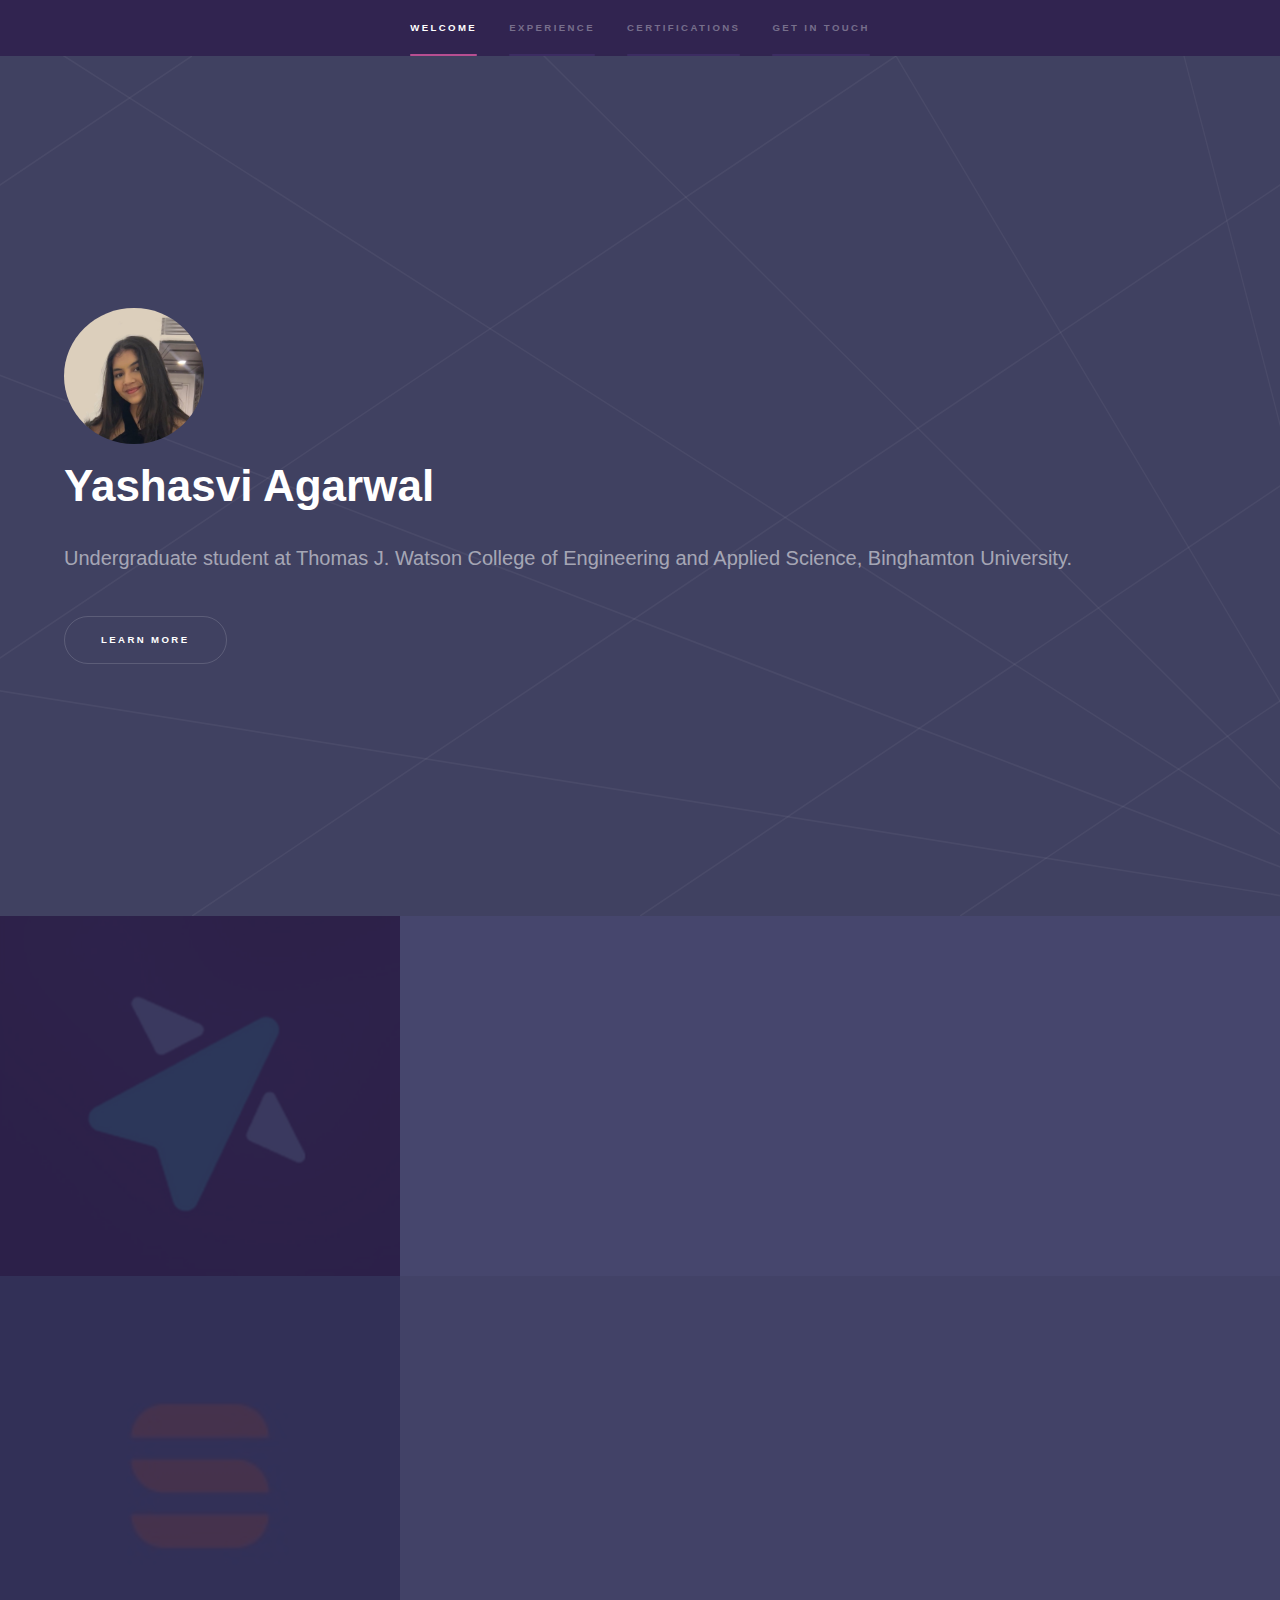
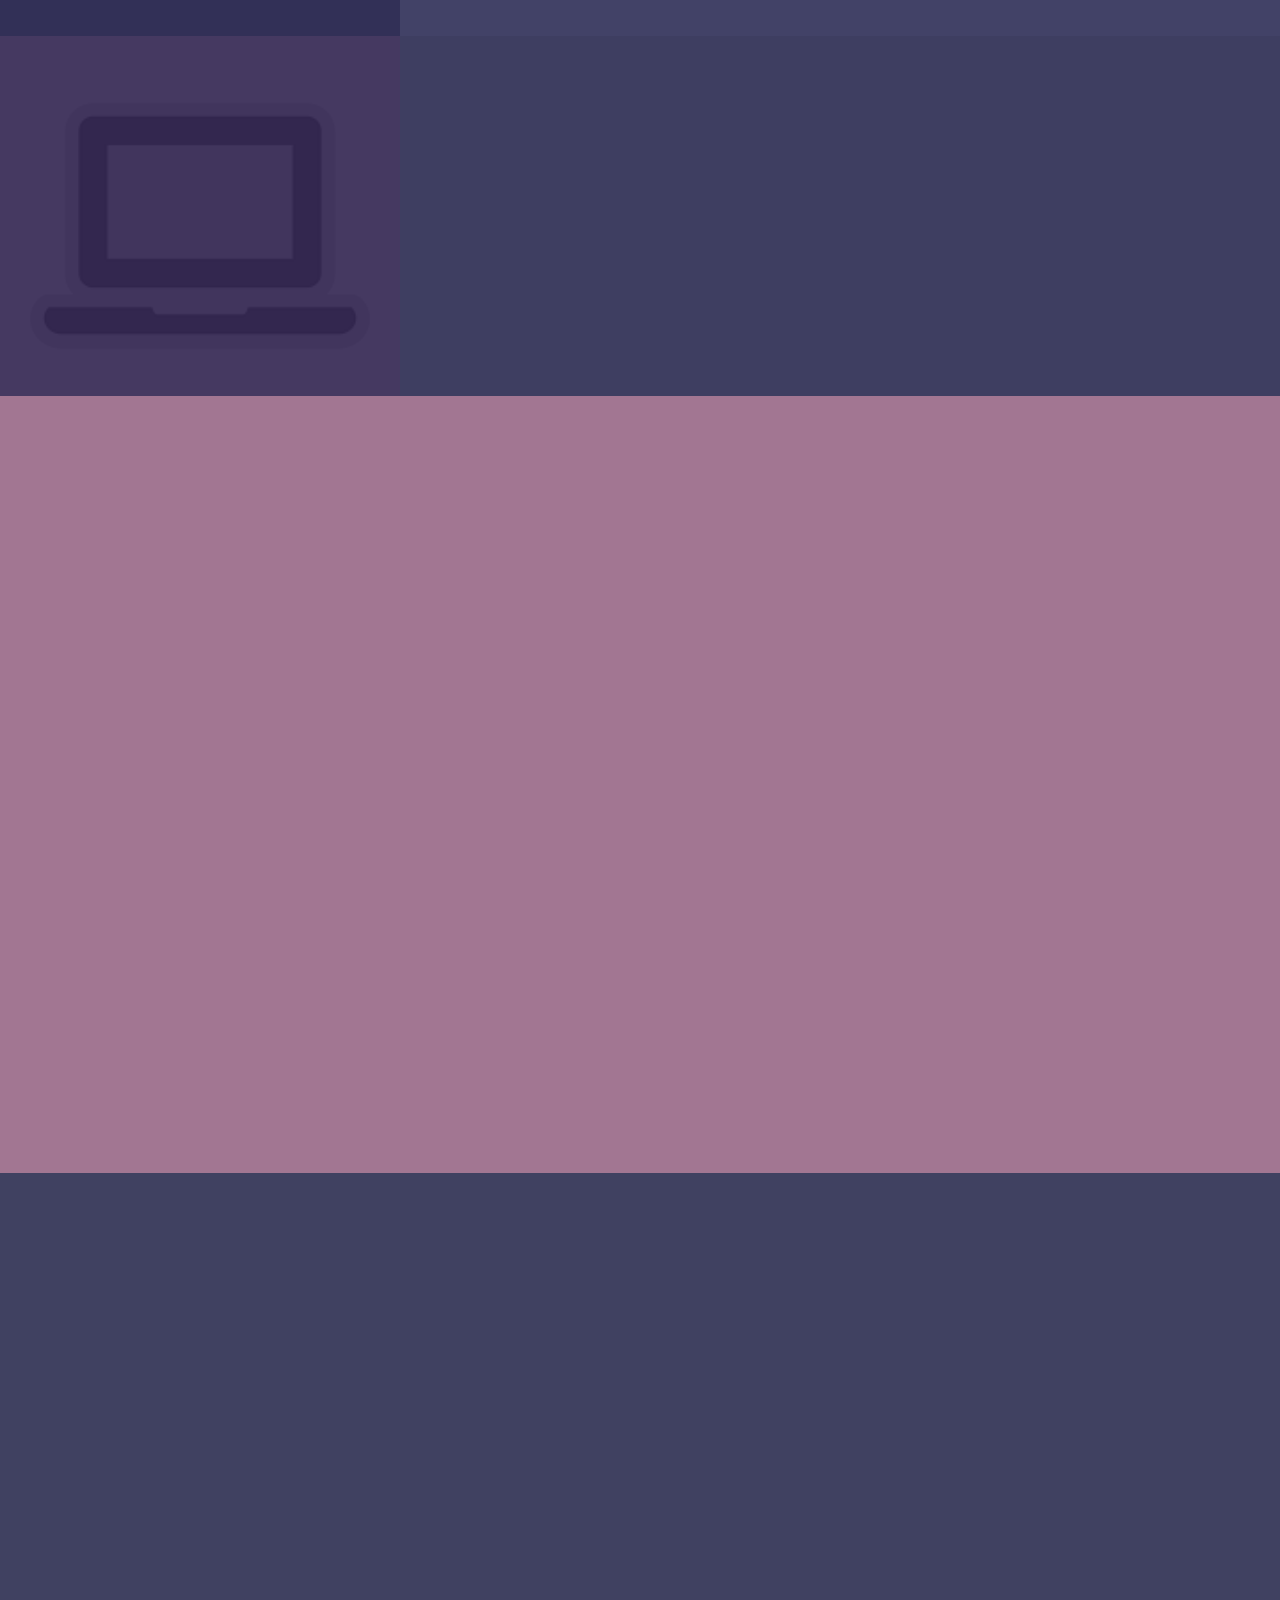
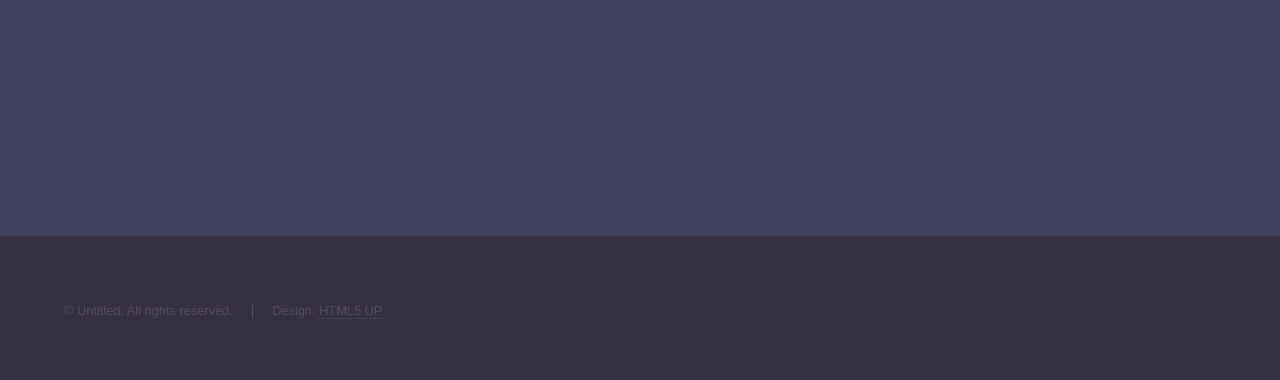
==== commit a1a4ffb1: "added" ====
--- a/index.html
+++ b/index.html
@@ -20,8 +20,8 @@
 					<nav>
 						<ul>
 							<li><a href="#intro">Welcome</a></li>
-							<li><a href="#one">Who I am</a></li>
-							<li><a href="#two">What I do</a></li>
+							<li><a href="#one">Experience</a></li>
+							<li><a href="#two">Certifications</a></li>
 							<li><a href="#three">Get in touch</a></li>
 						</ul>
 					</nav>
@@ -34,6 +34,7 @@
 				<!-- Intro -->
 					<section id="intro" class="wrapper style1 fullscreen fade-up">
 						<div class="inner">
+							<a href="#" class="image avatar"><img src="images/pfp-landing page.jpg" alt="" /></a>
 							<h1>Yashasvi Agarwal</h1>
 							<p>Undergraduate student at Thomas J. Watson College of Engineering and Applied Science, Binghamton University.</p>
 							<ul class="actions">
@@ -45,35 +46,35 @@
 				<!-- One -->
 					<section id="one" class="wrapper style2 spotlights">
 						<section>
-							<a href="#" class="image"><img src="images/pic01.jpg" alt="" data-position="center center" /></a>
+							<a href="#" class="image"><img src="images/sssss.png" alt="" data-position="center center" /></a>
 							<div class="content">
 								<div class="inner">
-									<h2>Sed ipsum dolor</h2>
-									<p>Phasellus convallis elit id ullamcorper pulvinar. Duis aliquam turpis mauris, eu ultricies erat malesuada quis. Aliquam dapibus.</p>
+									<h2>Headstarter AI Fellowship Program</h2>
+									<p>Engaging in an immersive fellowship program at Headstarter AI, specializing in cutting-edge software development.</p>
 									<ul class="actions">
-										<li><a href="generic.html" class="button">Learn more</a></li>
+										<li><a href="generic copy 2.html" class="button">Learn more</a></li>
 									</ul>
 								</div>
 							</div>
 						</section>
 						<section>
-							<a href="#" class="image"><img src="images/pic02.jpg" alt="" data-position="top center" /></a>
+							<a href="#" class="image"><img src="images/colorstack_logo.jpeg" alt="" data-position="top center" /></a>
 							<div class="content">
 								<div class="inner">
-									<h2>Feugiat consequat</h2>
-									<p>Phasellus convallis elit id ullamcorper pulvinar. Duis aliquam turpis mauris, eu ultricies erat malesuada quis. Aliquam dapibus.</p>
+									<h2>Student Intern</h2>
+									<p>Currently interning at ColorStack Club, actively contributing to event planning, marketing campaigns, and community outreach initiatives.</p>
 									<ul class="actions">
-										<li><a href="generic.html" class="button">Learn more</a></li>
+										<li><a href="generic copy.html" class="button">Learn more</a></li>
 									</ul>
 								</div>
 							</div>
 						</section>
 						<section>
-							<a href="#" class="image"><img src="images/pic03.jpg" alt="" data-position="25% 25%" /></a>
+							<a href="#" class="image"><img src="images/abcd.png" alt="" data-position="25% 25%" /></a>
 							<div class="content">
 								<div class="inner">
-									<h2>Ultricies aliquam</h2>
-									<p>Phasellus convallis elit id ullamcorper pulvinar. Duis aliquam turpis mauris, eu ultricies erat malesuada quis. Aliquam dapibus.</p>
+									<h2>E-Commerce website</h2>
+									<p>Designed and developed an engaging E-commerce platform for Vaishnavi Jewels, a premier jewelry business. </p>
 									<ul class="actions">
 										<li><a href="generic.html" class="button">Learn more</a></li>
 									</ul>
@@ -85,43 +86,32 @@
 				<!-- Two -->
 					<section id="two" class="wrapper style3 fade-up">
 						<div class="inner">
-							<h2>What we do</h2>
+							<h2>SKILLS & CERTIFICATIONS</h2>
 							<p>Phasellus convallis elit id ullamcorper pulvinar. Duis aliquam turpis mauris, eu ultricies erat malesuada quis. Aliquam dapibus, lacus eget hendrerit bibendum, urna est aliquam sem, sit amet imperdiet est velit quis lorem.</p>
 							<div class="features">
 								<section>
 									<span class="icon solid major fa-code"></span>
-									<h3>Lorem ipsum amet</h3>
-									<p>Phasellus convallis elit id ullam corper amet et pulvinar. Duis aliquam turpis mauris, sed ultricies erat dapibus.</p>
+									<h3>Intro to Data Science Workshop</h3>
+									<p>Oversee all data science stages: problem research, online surveys, raw data collection, organization, cleaning, analysis with formulas/charts, and presenting results.</p>
 								</section>
 								<section>
 									<span class="icon solid major fa-lock"></span>
-									<h3>Aliquam sed nullam</h3>
-									<p>Phasellus convallis elit id ullam corper amet et pulvinar. Duis aliquam turpis mauris, sed ultricies erat dapibus.</p>
+									<h3>Course on Psychology</h3>
+									<p>Looked at how aspects of the mind develop in children, how they differ across people, how they are wired-up in the brain, and how they break down due to illness and injury.</p>
 								</section>
 								<section>
 									<span class="icon solid major fa-cog"></span>
-									<h3>Sed erat ullam corper</h3>
-									<p>Phasellus convallis elit id ullam corper amet et pulvinar. Duis aliquam turpis mauris, sed ultricies erat dapibus.</p>
+									<h3>7th year Completion of Bharatanatyam</h3>
+									<p>Explored the rhythms and movements of Bharatanatyam, a classical Indian dance form, blending tradition with artistic expression in graceful motion.</p>
 								</section>
-								<section>
-									<span class="icon solid major fa-desktop"></span>
-									<h3>Veroeros quis lorem</h3>
-									<p>Phasellus convallis elit id ullam corper amet et pulvinar. Duis aliquam turpis mauris, sed ultricies erat dapibus.</p>
-								</section>
+								
 								<section>
 									<span class="icon solid major fa-link"></span>
-									<h3>Urna quis bibendum</h3>
-									<p>Phasellus convallis elit id ullam corper amet et pulvinar. Duis aliquam turpis mauris, sed ultricies erat dapibus.</p>
+									<h3>State level Kudo Championship</h3>
+									<p>As a state-level judo champion with 3-4 years of experience, I bring a proven track record of success, backed by numerous medals showcasing my expertise and commitment to the sport.</p>
 								</section>
-								<section>
-									<span class="icon major fa-gem"></span>
-									<h3>Aliquam urna dapibus</h3>
-									<p>Phasellus convallis elit id ullam corper amet et pulvinar. Duis aliquam turpis mauris, sed ultricies erat dapibus.</p>
-								</section>
+					
 							</div>
-							<ul class="actions">
-								<li><a href="generic.html" class="button">Learn more</a></li>
-							</ul>
 						</div>
 					</section>
 
@@ -156,17 +146,17 @@
 									<ul class="contact">
 										<li>
 											<h3>Address</h3>
-											<span>12345 Somewhere Road #654<br />
-											Nashville, TN 00000-0000<br />
+											<span>Binghamton University,<br />
+											NY 13902<br />
 											USA</span>
 										</li>
 										<li>
 											<h3>Email</h3>
-											<a href="#">user@untitled.tld</a>
+											<a href="#">yashasviagarwal28@gmail.com</a>
 										</li>
 										<li>
 											<h3>Phone</h3>
-											<span>(000) 000-0000</span>
+											<span>(914) 830-5536</span>
 										</li>
 										<li>
 											<h3>Social</h3>
--- a/assets/css/main.css
+++ b/assets/css/main.css
@@ -1,9 +1,9 @@
 @import url(fontawesome-all.min.css);
 
-/*
-	Hyperspace by HTML5 UP
-	html5up.net | @ajlkn
-	Free for personal and commercial use under the CCA 3.0 license (html5up.net/license)
+/*
+	Hyperspace by HTML5 UP
+	html5up.net | @ajlkn
+	Free for personal and commercial use under the CCA 3.0 license (html5up.net/license)
 */
 
 html, body, div, span, applet, object,
@@ -2612,6 +2612,28 @@
 			.image.main img {
 				width: 100%;
 			}
+			.image.fit {
+				display: block;
+				margin: 0 0 2em 0;
+				width: 100%;
+			}
+	
+				.image.fit img {
+					width: 100%;
+				}
+			.image.avatar {
+				border-radius: 100%;
+			}
+	
+				.image.avatar:before {
+					display: none;
+				}
+	
+				.image.avatar img {
+					border-radius: 100%;
+					width: 140px;
+				}
+			
 
 /* List */
 
@@ -3236,31 +3258,31 @@
 			}
 
 		.wrapper.alt {
-			background-color: #261c3e;
+			background-color: #2e293b;
 		}
 
 		.wrapper.style1 {
-			background-color: #5e42a6;
+			background-color: #404161;
 		}
 
 		.wrapper.style1-alt {
-			background-color: #493382;
+			background-color: #353042;
 		}
 
 		.wrapper.style2 {
-			background-color: #5052b5;
+			background-color: #46466d;
 		}
 
 		.wrapper.style2-alt {
-			background-color: #3e4094;
+			background-color: #494962;
 		}
 
 		.wrapper.style3 {
-			background-color: #b74e91;
+			background-color: #a27692;
 		}
 
 		.wrapper.style3-alt {
-			background-color: #953d75;
+			background-color: #ac879e;
 		}
 
 		.wrapper.fullscreen {
@@ -3370,7 +3392,7 @@
 		display: -webkit-flex;
 		display: -ms-flex;
 		display: flex;
-		background-color: #5e42a6;
+		background-color: #7663a5;
 		cursor: default;
 		padding: 1.75em 2em;
 	}
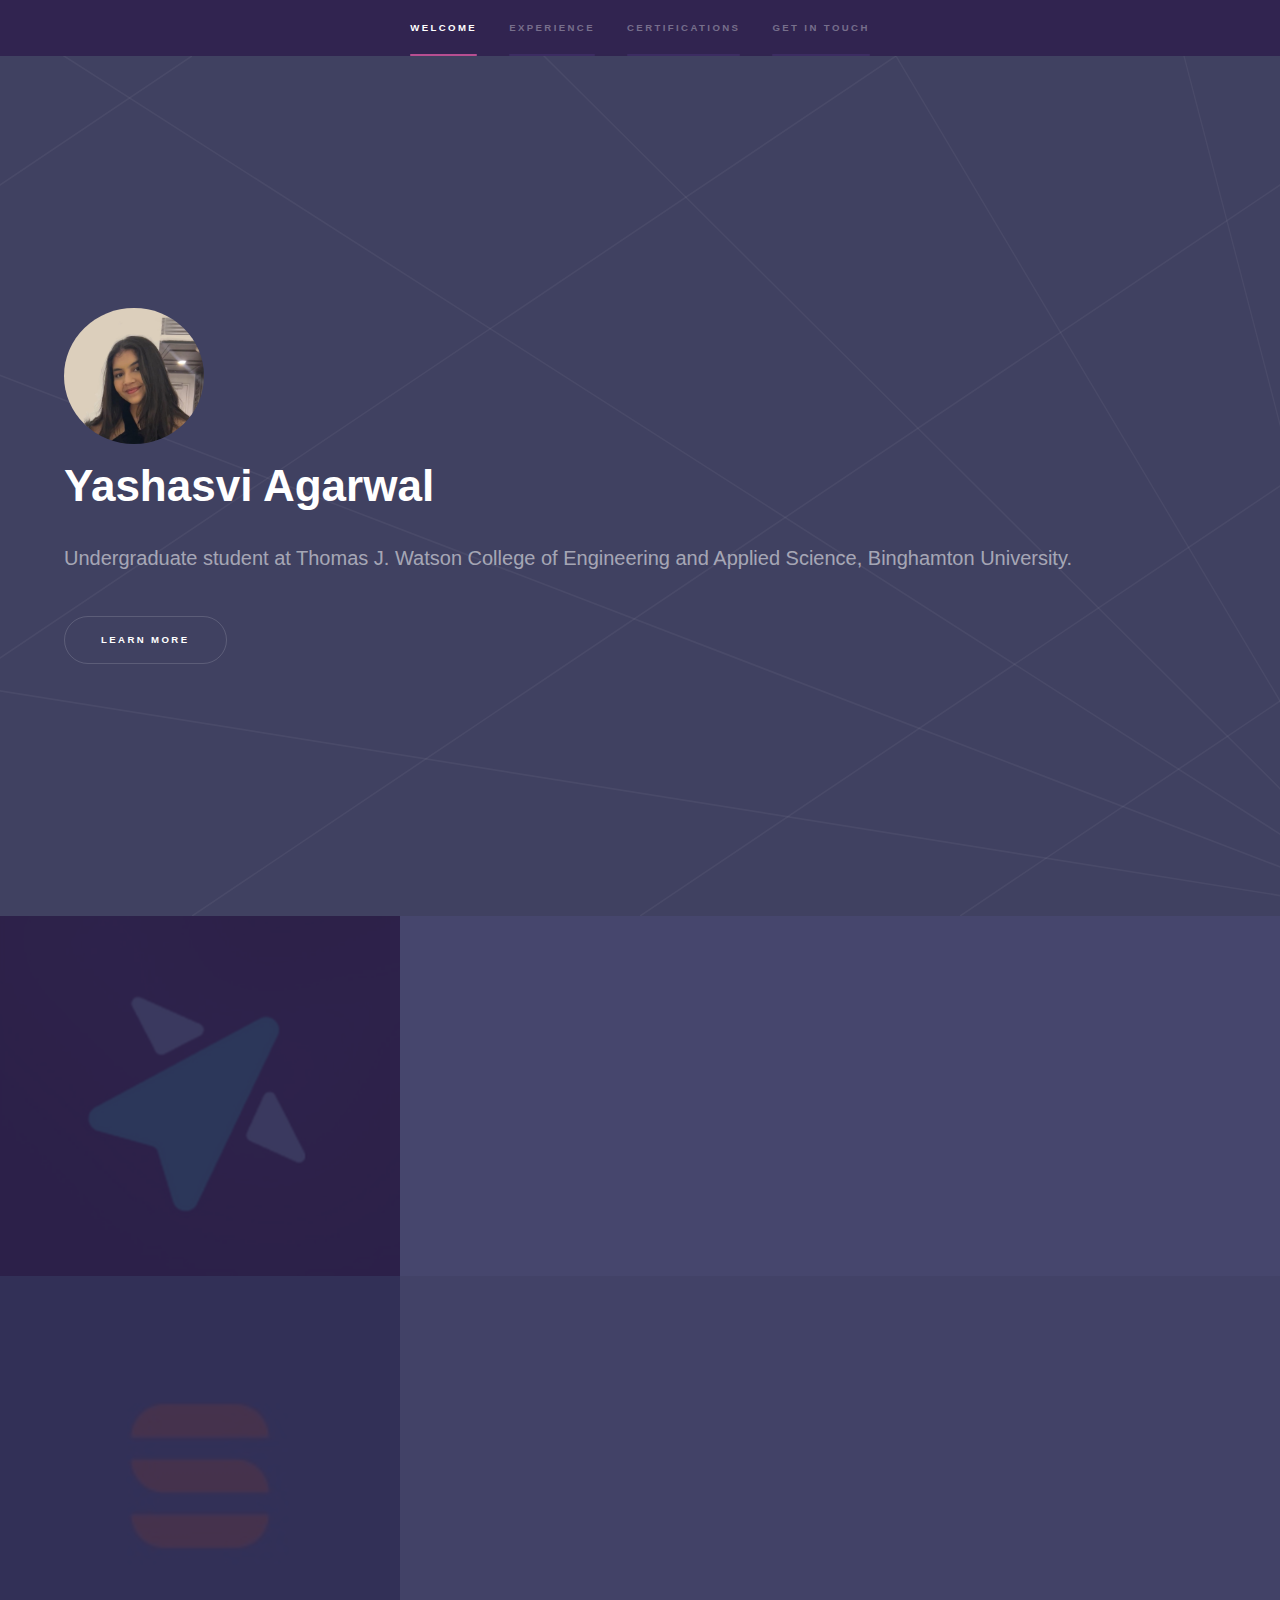
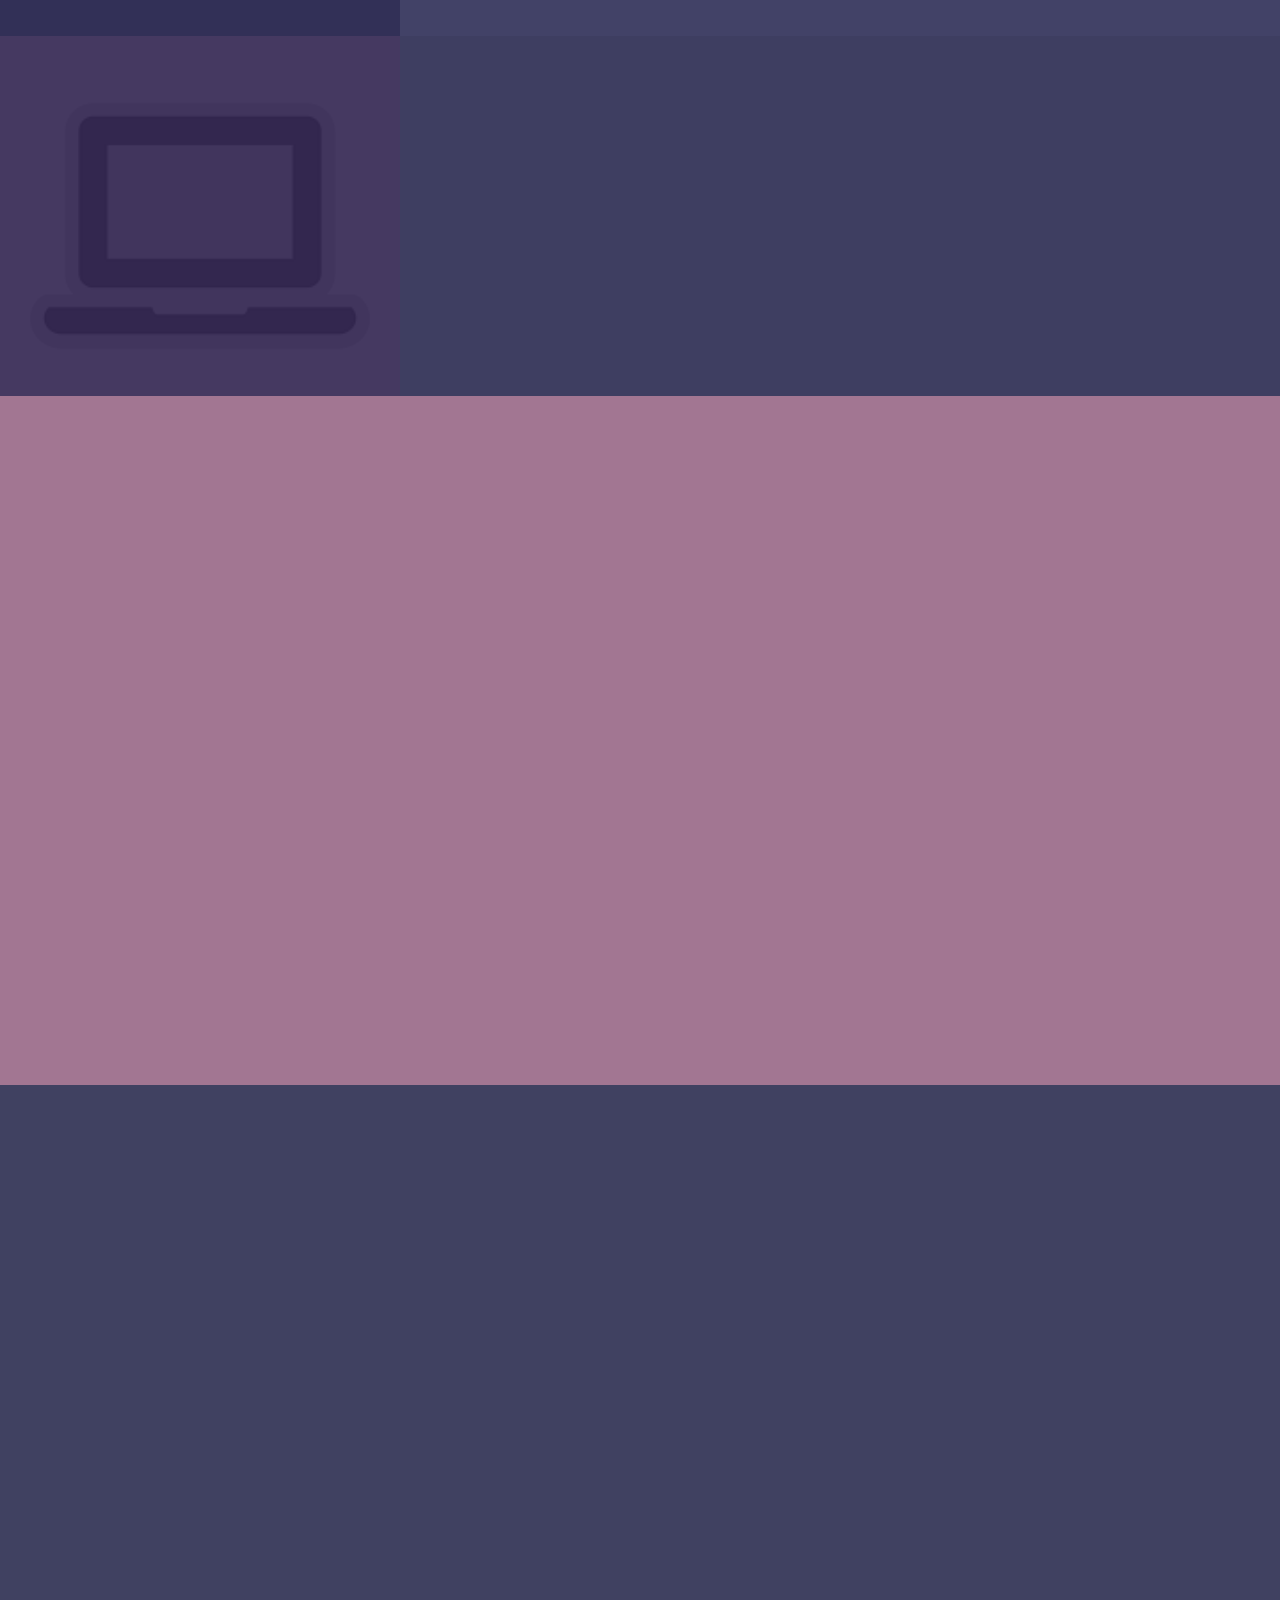
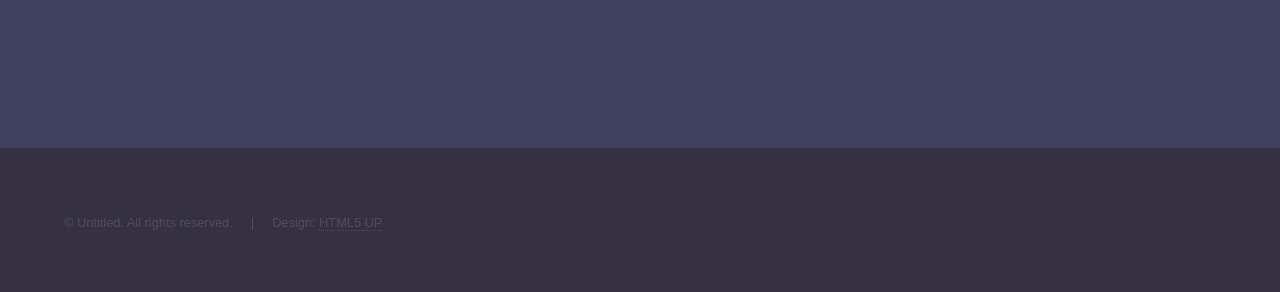
==== commit 126d4103: "added" ====
--- a/index.html
+++ b/index.html
@@ -87,7 +87,7 @@
 					<section id="two" class="wrapper style3 fade-up">
 						<div class="inner">
 							<h2>SKILLS & CERTIFICATIONS</h2>
-							<p>Phasellus convallis elit id ullamcorper pulvinar. Duis aliquam turpis mauris, eu ultricies erat malesuada quis. Aliquam dapibus, lacus eget hendrerit bibendum, urna est aliquam sem, sit amet imperdiet est velit quis lorem.</p>
+							
 							<div class="features">
 								<section>
 									<span class="icon solid major fa-code"></span>
